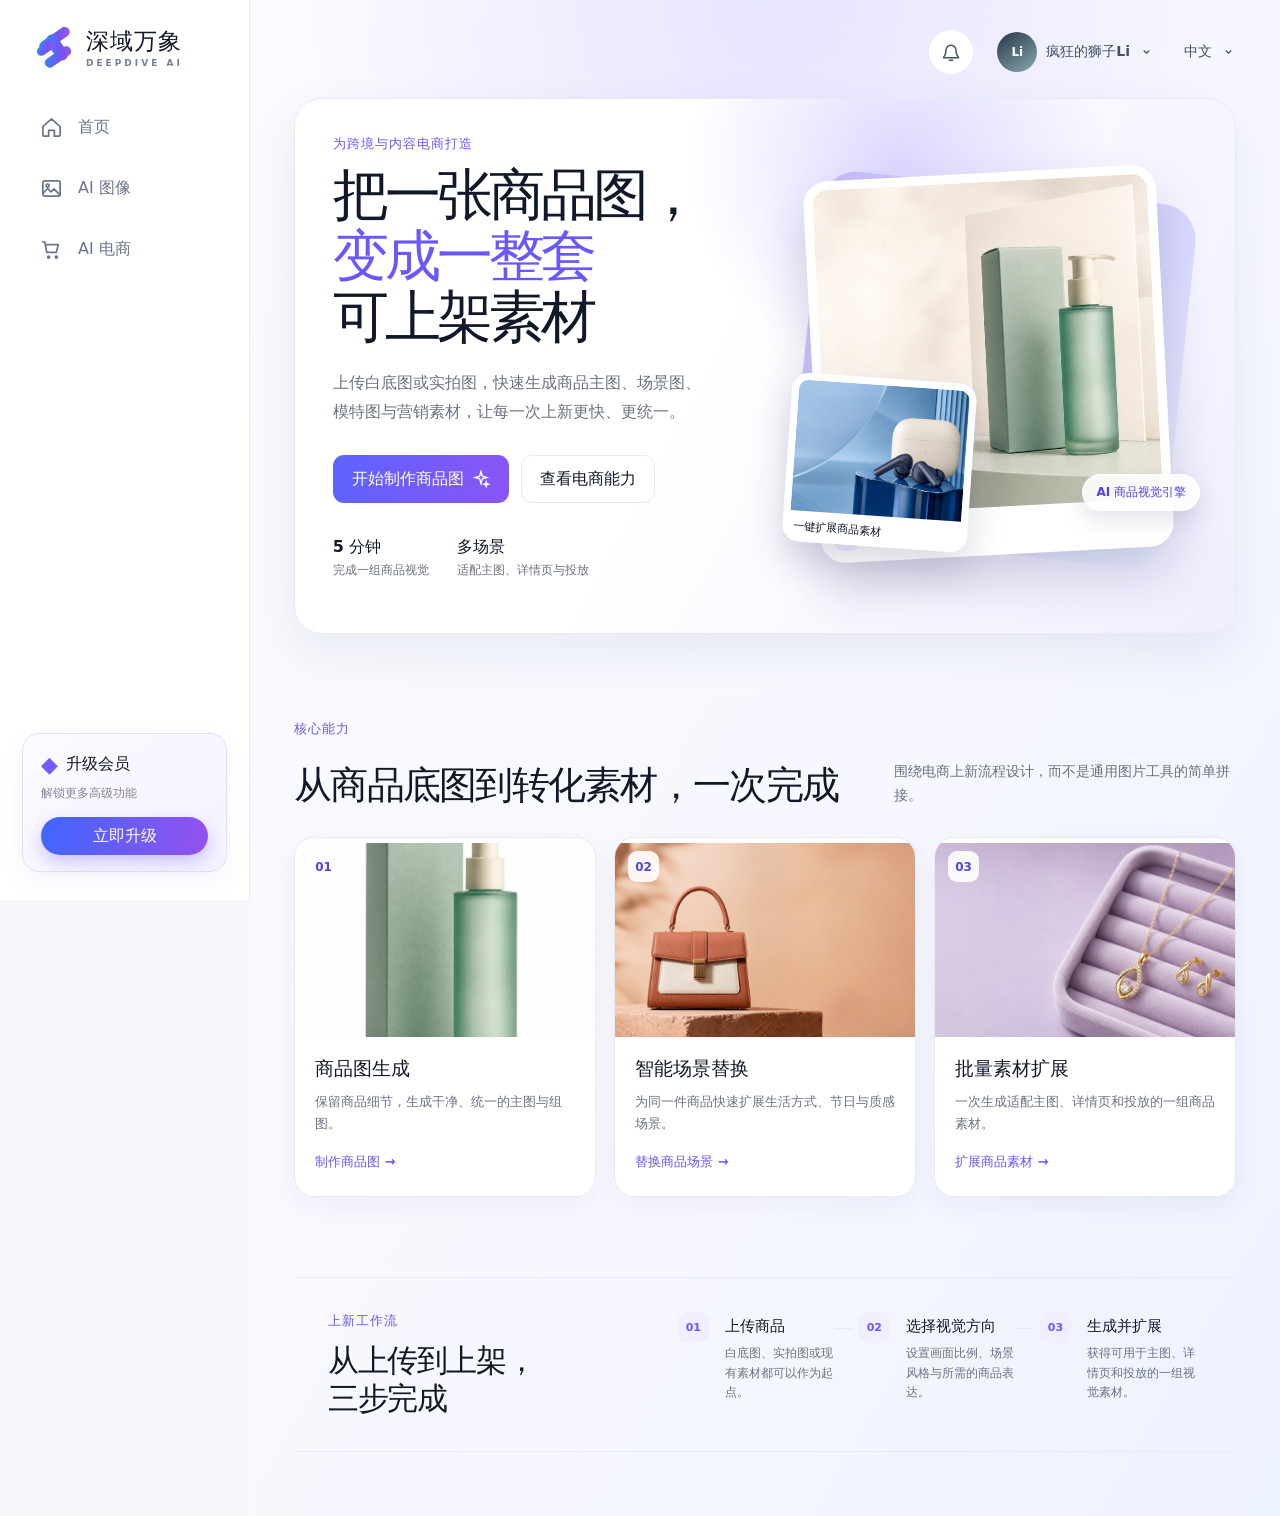
==== user/index.html @ bb548045 "初始化双端静态站点与 Pages 发布" ====
<!doctype html>
<html lang="zh-CN">
<head>
  <meta charset="UTF-8">
  <meta name="viewport" content="width=device-width, initial-scale=1.0">
  <meta name="description" content="深域万象 AI 图像编辑和视频生成平台本地交互原型">
  <title>深域万象 - AI 图像编辑和视频生成平台</title>
  <link rel="stylesheet" href="styles.css">
  <script src="app.js" defer></script>
</head>
<body>
  <div class="app-shell">
    <aside class="sidebar" aria-label="主导航">
      <button class="brand" type="button" data-route="home" aria-label="返回首页">
        <span class="brand-mark" aria-hidden="true"><i></i><i></i><i></i></span><span><b>深域万象</b><small>DEEPDIVE AI</small></span>
      </button>
      <nav class="side-nav">
        <button type="button" data-route="home" data-nav="home"><svg><use href="#i-home"/></svg>首页</button>
        <button type="button" data-route="image" data-nav="image"><svg><use href="#i-image"/></svg>AI 图像</button>
        <button type="button" data-route="commerce" data-nav="commerce"><svg><use href="#i-cart"/></svg>AI 电商</button>
      </nav>
      <section class="upgrade-card" aria-label="会员升级">
        <span class="gem" aria-hidden="true">◆</span><strong>升级会员</strong><p>解锁更多高级功能</p><button type="button" data-open-modal="membership">立即升级</button>
      </section>
    </aside>
    <button class="sidebar-backdrop" type="button" aria-label="关闭导航" data-close-sidebar></button>

    <main class="main-content">
      <header class="topbar">
        <button class="mobile-menu" type="button" aria-label="切换导航" data-toggle-sidebar><svg><use href="#i-menu"/></svg></button>
        <div class="topbar-spacer"></div>
        <button class="icon-button" type="button" aria-label="通知" data-open-modal="notifications"><svg><use href="#i-bell"/></svg></button>
        <button class="account" type="button" data-open-modal="account"><span class="avatar">Li</span><span>疯狂的狮子Li</span><svg><use href="#i-chevron"/></svg></button>
        <button class="language" type="button" data-open-modal="language">中文 <svg><use href="#i-chevron"/></svg></button>
      </header>

      <section class="view home-view commerce-home" data-view="home" aria-labelledby="commerce-home-title">
        <div class="commerce-hero">
          <div class="commerce-copy"><p class="commerce-kicker">为跨境与内容电商打造</p><h1 id="commerce-home-title">把一张商品图，<br><em>变成一整套</em><span class="headline-last">可上架素材</span></h1><p class="commerce-lede">上传白底图或实拍图，快速生成商品主图、场景图、模特图与营销素材，让每一次上新更快、更统一。</p><div class="commerce-actions"><button class="generate-button" type="button" data-open-tool="AI电商产品图">开始制作商品图 <svg><use href="#i-spark"/></svg></button><button class="secondary-action" type="button" data-route="commerce">查看电商能力</button></div><ul class="commerce-proof" aria-label="产品优势"><li><b>5 分钟</b><span>完成一组商品视觉</span></li><li><b>多场景</b><span>适配主图、详情页与投放</span></li></ul></div>
          <div class="commerce-visual" aria-label="商品图生成效果示例"><div class="visual-glow"></div><figure class="product-shot"><img src="assets/hero-commerce-suite.png" alt="AI 生成的电商商品展示图"><figcaption><span>01</span> 商品主图</figcaption></figure><figure class="product-float"><img src="assets/product-earbuds-blue.png" alt="耳机商品广告场景展示"><figcaption>一键扩展商品素材</figcaption></figure><div class="visual-tag">AI 商品视觉引擎</div></div>
        </div>
        <section class="commerce-section" aria-labelledby="feature-title"><div class="section-intro"><p>核心能力</p><h2 id="feature-title">从商品底图到转化素材，<span class="feature-title-last">一次完成</span></h2><span>围绕电商上新流程设计，而不是通用图片工具的简单拼接。</span></div><div class="feature-grid"><button class="commerce-feature" type="button" data-open-tool="AI电商产品图"><img src="assets/result-white-background.png" alt="商品白底图生成示例"><span>01</span><h3>商品图生成</h3><p>保留商品细节，生成干净、统一的主图与组图。</p><i>制作商品图 →</i></button><button class="commerce-feature" type="button" data-open-tool="背景替换"><img src="assets/product-handbag-peach.png" alt="包袋商品场景替换示例"><span>02</span><h3>智能场景替换</h3><p>为同一件商品快速扩展生活方式、节日与质感场景。</p><i>替换商品场景 →</i></button><button class="commerce-feature" type="button" data-open-tool="批量素材扩展"><img src="assets/product-jewelry-lilac.png" alt="珠宝商品成套素材展示示例"><span>03</span><h3>批量素材扩展</h3><p>一次生成适配主图、详情页和投放的一组商品素材。</p><i>扩展商品素材 →</i></button></div></section>
        <section class="workflow-section" aria-labelledby="workflow-title"><div><p>上新工作流</p><h2 id="workflow-title">从上传到上架，<span class="workflow-title-last">三步完成</span></h2></div><ol><li><span>01</span><h3>上传商品</h3><p>白底图、实拍图或现有素材都可以作为起点。</p></li><li><span>02</span><h3>选择视觉方向</h3><p>设置画面比例、场景风格与所需的商品表达。</p></li><li><span>03</span><h3>生成并扩展</h3><p>获得可用于主图、详情页和投放的一组视觉素材。</p></li></ol></section>
      </section>

      <section class="view catalog-view" data-view="image" hidden></section>
      <section class="view catalog-view" data-view="commerce" hidden></section>
      <section class="view simple-view" data-view="video" hidden></section>
      <section class="view simple-view" data-view="design" hidden></section>
      <section class="view simple-view" data-view="portrait" hidden></section>

      <section class="view studio-view" data-view="studio" hidden aria-labelledby="studio-title">
        <div class="studio-head"><button class="back-link" type="button" data-route="home"><svg><use href="#i-arrow"/></svg> 返回首页</button><p id="studio-crumb">AI 图像 / 创作工具</p><h1 id="studio-title">AI 图像生成</h1><p id="studio-intro">描述你的想法，生成可继续编辑的创意图像。</p></div>
        <div class="studio-layout">
          <aside class="studio-rail"><h2>创作模式</h2><button class="rail-active" type="button">图片创作</button><button type="button">参考图</button><button type="button">历史记录</button></aside>
          <section class="stage-panel"><div class="prompt-field"><label for="prompt-input">创作描述</label><textarea id="prompt-input" placeholder="例如：晨光中的极简护肤品广告，柔和阴影，高清商业摄影"></textarea><div class="prompt-actions"><button type="button" id="surprise-prompt">灵感示例</button><span>本地演示，不调用真实模型</span></div></div>
            <label class="upload-zone" id="upload-zone" for="reference-file"><input id="reference-file" type="file" accept="image/png,image/jpeg,image/webp" hidden><span class="upload-icon"><svg><use href="#i-upload"/></svg></span><strong>上传参考图片</strong><small>支持 PNG、JPG、WebP，最大 10 MB</small><img id="reference-preview" alt="已上传的参考图片预览" hidden></label>
            <div class="generate-row"><button class="generate-button" id="generate-button" type="button"><span>生成图片</span><svg><use href="#i-spark"/></svg></button><output id="generation-status" aria-live="polite">准备开始创作</output></div>
            <div class="result-preview" id="result-preview" hidden><img id="result-image" alt="生成结果预览"><div><strong>创作结果已准备好</strong><p>这是可交互 HTML 原型中的本地预览结果。</p><button type="button" data-open-modal="export">导出预览</button></div></div>
          </section>
          <aside class="settings-panel"><h2>生成设置</h2><label>画面比例<select id="ratio-select"><option>1:1 方形</option><option>4:5 竖版</option><option>16:9 横版</option></select></label><fieldset><legend>视觉风格</legend><label><input type="radio" name="style" checked> 写实摄影</label><label><input type="radio" name="style"> 3D 质感</label><label><input type="radio" name="style"> 插画艺术</label></fieldset><div class="credits"><span>◇</span><div><b>演示额度</b><small>生成不消耗真实积分</small></div></div></aside>
        </div>
      </section>
    </main>
  </div>

  <dialog id="app-modal" aria-labelledby="modal-title"><button class="modal-close" type="button" aria-label="关闭" data-close-modal>×</button><div id="modal-content"></div></dialog>
  <svg class="icon-sprite" aria-hidden="true"><symbol id="i-home" viewBox="0 0 24 24"><path d="m3 11 9-8 9 8v9a1 1 0 0 1-1 1h-5v-6H9v6H4a1 1 0 0 1-1-1z"/></symbol><symbol id="i-image" viewBox="0 0 24 24"><rect x="3" y="4" width="18" height="16" rx="2"/><circle cx="8" cy="9" r="1.6"/><path d="m3 17 5-5 3.5 3.5 3-3L21 19"/></symbol><symbol id="i-video" viewBox="0 0 24 24"><rect x="3" y="5" width="14" height="14" rx="2"/><path d="m17 10 4-2v8l-4-2z"/></symbol><symbol id="i-edit" viewBox="0 0 24 24"><path d="m4 20 4.5-1L19 8.5 15.5 5 5 15.5zM13.5 7l3.5 3.5"/></symbol><symbol id="i-user" viewBox="0 0 24 24"><circle cx="12" cy="8" r="3.5"/><path d="M4.5 20c.5-4 3.1-6 7.5-6s7 2 7.5 6"/></symbol><symbol id="i-cart" viewBox="0 0 24 24"><path d="M3 4h2l2 11h10l2-8H7"/><circle cx="9" cy="20" r="1"/><circle cx="17" cy="20" r="1"/></symbol><symbol id="i-bell" viewBox="0 0 24 24"><path d="M18 10a6 6 0 0 0-12 0c0 7-3 7-3 9h18c0-2-3-2-3-9M10 22h4"/></symbol><symbol id="i-chevron" viewBox="0 0 24 24"><path d="m8 10 4 4 4-4"/></symbol><symbol id="i-search" viewBox="0 0 24 24"><circle cx="11" cy="11" r="6"/><path d="m16 16 4 4"/></symbol><symbol id="i-menu" viewBox="0 0 24 24"><path d="M4 7h16M4 12h16M4 17h16"/></symbol><symbol id="i-upload" viewBox="0 0 24 24"><path d="M12 16V4m0 0L8 8m4-4 4 4M5 15v4a1 1 0 0 0 1 1h12a1 1 0 0 0 1-1v-4"/></symbol><symbol id="i-spark" viewBox="0 0 24 24"><path d="m12 2 1.8 6.2L20 10l-6.2 1.8L12 18l-1.8-6.2L4 10l6.2-1.8zM19 16l.7 2.3L22 19l-2.3.7L19 22l-.7-2.3L16 19l2.3-.7z"/></symbol><symbol id="i-arrow" viewBox="0 0 24 24"><path d="M19 12H5m6-6-6 6 6 6"/></symbol></svg>
</body>
</html>
---- user/styles.css ----
:root { --canvas:#f7f8fc; --surface:#fff; --surface-soft:#f2f3fa; --ink:#111827; --muted:#6b7280; --line:#e8eaf2; --accent:#6957ff; --accent-deep:#5144e8; --accent-soft:#f0eeff; --success:#1c9a68; --warning:#be7517; --shadow:0 12px 28px rgba(43,49,95,.10); --space-1:4px; --space-2:8px; --space-3:12px; --space-4:16px; --space-5:20px; --space-6:24px; --space-8:32px; font-family:"PingFang SC","Microsoft YaHei",Inter,system-ui,sans-serif; color:var(--ink); font-synthesis:none; }
* { box-sizing:border-box; }
html { background:var(--canvas); }
body { min-width:320px; min-height:100vh; margin:0; background:var(--canvas); }
button,input,textarea,select { font:inherit; }
button { cursor:pointer; }
button:focus-visible,input:focus-visible,textarea:focus-visible,select:focus-visible { outline:3px solid rgba(105,87,255,.35); outline-offset:2px; }
.app-shell { min-height:100vh; display:flex; }
.sidebar { position:sticky; top:0; z-index:20; flex:0 0 250px; width:250px; height:100vh; display:flex; flex-direction:column; padding:26px 22px 28px; border-right:1px solid var(--line); background:rgba(255,255,255,.92); }
.brand { display:flex; align-items:center; gap:10px; width:max-content; margin:0 0 34px 12px; padding:0; border:0; color:var(--ink); background:transparent; text-align:left; }
.brand-mark { width:42px; height:42px; display:grid; place-items:center; border-radius:14px 10px 14px 5px; background:linear-gradient(145deg,#4e85ff 15%,#7254ff 57%,#9757ef); color:#fff; font-size:25px; font-weight:800; font-style:italic; transform:rotate(-15deg); }
.brand b { display:block; font-size:23px; letter-spacing:1px; }.brand small { display:block; margin-top:1px; color:#75809a; font-size:9px; font-weight:700; letter-spacing:3px; }
.side-nav { display:grid; gap:10px; }.side-nav button { min-height:51px; display:flex; align-items:center; gap:15px; width:100%; padding:0 18px; border:0; border-radius:14px; color:#6a758d; background:transparent; font-size:16px; text-align:left; transition:color .2s,background .2s,transform .14s; }.side-nav button:hover { background:#f5f6fb; color:var(--ink); }.side-nav button:active { transform:scale(.99); }.side-nav button[aria-current="page"] { color:var(--accent); background:linear-gradient(100deg,#eeecff,#f6f6ff); font-weight:700; }.side-nav svg { width:23px; height:23px; fill:none; stroke:currentColor; stroke-width:1.8; stroke-linecap:round; stroke-linejoin:round; }
.upgrade-card { margin-top:auto; padding:18px 18px 16px; border:1px solid #e2ddff; border-radius:17px; background:linear-gradient(145deg,#fbfbff,#f4f1ff); box-shadow:0 10px 25px rgba(98,81,213,.06); }.gem { color:#715cff; font-size:22px; vertical-align:middle; }.upgrade-card strong { margin-left:8px; }.upgrade-card p { margin:8px 0 15px; color:#80889c; font-size:12px; }.upgrade-card button { width:100%; min-height:38px; border:0; border-radius:999px; color:white; background:linear-gradient(100deg,#3f66ff,#9551ee); font-weight:700; box-shadow:0 7px 16px rgba(92,77,238,.28); }
.main-content { min-width:0; flex:1; overflow:hidden; }.topbar { min-height:98px; display:flex; align-items:center; gap:18px; padding:22px 38px 16px; }.topbar-spacer { flex:1; }.icon-button,.language,.account,.mobile-menu { border:0; background:transparent; color:#445067; }.icon-button { width:44px; height:44px; display:grid; place-items:center; border-radius:50%; background:var(--surface); }.icon-button svg,.language svg,.account svg,.mobile-menu svg { width:20px; height:20px; fill:none; stroke:currentColor; stroke-width:1.8; stroke-linecap:round; stroke-linejoin:round; }.account,.language { display:flex; align-items:center; gap:9px; }.account { font-size:14px; font-weight:600; }.account svg,.language svg { width:15px; }.avatar { width:40px; height:40px; display:grid; place-items:center; overflow:hidden; border-radius:50%; background:linear-gradient(145deg,#263745,#88a9b1); color:#fff; font-size:12px; }.language { font-size:14px; }.mobile-menu { display:none; width:44px; height:44px; place-items:center; border-radius:12px; }
.view { max-width:1450px; margin:0 auto; padding:0 44px 44px; }.home-hero { min-height:120px; display:grid; align-content:center; justify-items:center; margin:-6px -44px 0; padding:12px 20px 25px; background:radial-gradient(circle at 50% 42%,rgba(111,87,255,.16),transparent 29%),radial-gradient(circle at 4% 0%,rgba(125,105,255,.19),transparent 25%),radial-gradient(circle at 94% 40%,rgba(119,156,255,.12),transparent 23%); }.home-hero h1 { margin:0; color:#17213b; font-size:clamp(32px,3.3vw,52px); letter-spacing:-2px; line-height:1.18; }.home-hero h1::first-letter { color:var(--accent); }.home-hero p { margin:8px 0 0; color:#6d7891; font-size:18px; }.content-section { margin-top:17px; }.content-section h2 { margin:0 0 15px; font-size:20px; }.hot-section h2 span { color:var(--accent); }.hot-row { display:grid; grid-template-columns:repeat(5,minmax(160px,1fr)); gap:15px; }.hot-card,.tool-card { position:relative; display:block; overflow:hidden; border:0; border-radius:13px; background:#e8e9f0; text-align:left; }.hot-card { height:154px; }.hot-card img,.tool-card img { width:100%; height:100%; display:block; object-fit:cover; transition:transform .24s cubic-bezier(.22,1,.36,1); }.hot-card::after,.tool-card::after { position:absolute; inset:35% 0 0; content:""; background:linear-gradient(transparent,rgba(9,12,25,.72)); pointer-events:none; }.hot-card span { position:absolute; z-index:1; bottom:14px; left:14px; color:#fff; font-size:16px; font-weight:700; }.hot-card:hover img,.tool-card:hover img { transform:scale(1.04); }.hot-card:hover,.tool-card:hover { box-shadow:var(--shadow); }.section-heading { display:flex; align-items:flex-end; justify-content:space-between; gap:20px; }.filter-tabs { display:flex; flex-wrap:wrap; gap:8px; }.filter-tabs button { min-height:33px; padding:0 14px; border:0; border-radius:999px; color:#737c92; background:transparent; font-size:14px; }.filter-tabs button.selected { color:#fff; background:linear-gradient(105deg,#5b65ff,#8c54f1); box-shadow:0 6px 14px rgba(98,80,238,.22); }.search-box { width:min(100%,235px); height:40px; display:flex; align-items:center; gap:9px; padding:0 13px; border:1px solid var(--line); border-radius:12px; background:var(--surface); }.search-box svg { width:18px; height:18px; fill:none; stroke:#748098; stroke-width:2; }.search-box input { min-width:0; width:100%; border:0; outline:0; color:var(--ink); background:transparent; font-size:13px; }.tool-grid { display:grid; grid-template-columns:repeat(6,minmax(110px,1fr)); gap:15px; margin-top:15px; }.tool-card { height:118px; border:1px solid rgba(232,234,242,.75); box-shadow:0 2px 8px rgba(56,65,114,.04); }.tool-card span { position:absolute; z-index:1; bottom:9px; left:11px; color:#fff; font-size:13px; font-weight:700; text-shadow:0 1px 4px rgba(0,0,0,.38); }.empty-state { padding:36px; color:var(--muted); text-align:center; }
.catalog-view { padding-top:6px; }.catalog-hero { padding:48px; border-radius:20px; background:radial-gradient(circle at 80% 0,#dcd8ff,transparent 35%),linear-gradient(130deg,#f3f1ff,#fff 62%); }.catalog-kicker,.studio-head p { margin:0 0 9px; color:var(--accent); font-size:13px; font-weight:700; }.catalog-hero h1 { max-width:680px; margin:0; font-size:clamp(30px,3vw,44px); line-height:1.2; letter-spacing:-1px; }.catalog-hero > p { max-width:680px; color:var(--muted); line-height:1.7; }.catalog-actions { display:flex; gap:10px; margin-top:24px; }.primary-action,.secondary-action { min-height:43px; padding:0 18px; border-radius:11px; font-weight:700; }.primary-action { border:0; color:#fff; background:var(--accent); }.secondary-action { border:1px solid var(--line); color:var(--ink); background:#fff; }.catalog-section { margin-top:32px; }.catalog-section h2 { font-size:23px; }.catalog-grid { display:grid; grid-template-columns:repeat(5,1fr); gap:16px; }.catalog-card { min-height:136px; padding:18px; border:1px solid var(--line); border-radius:16px; background:var(--surface); text-align:left; transition:transform .2s,box-shadow .2s; }.catalog-card:hover { transform:translateY(-2px); box-shadow:var(--shadow); }.catalog-card span { display:grid; place-items:center; width:35px; height:35px; border-radius:10px; color:var(--accent); background:var(--accent-soft); font-weight:800; }.catalog-card b { display:block; margin-top:17px; }.catalog-card small { display:block; margin-top:6px; color:var(--muted); }.gallery { columns:4 180px; column-gap:15px; }.gallery img { width:100%; margin:0 0 15px; border-radius:13px; break-inside:avoid; object-fit:cover; }
.simple-view { padding-top:50px; }.simple-card { max-width:760px; margin:auto; padding:60px 48px; border:1px solid var(--line); border-radius:22px; background:var(--surface); text-align:center; }.simple-card span { display:inline-grid; place-items:center; width:62px; height:62px; border-radius:18px; color:var(--accent); background:var(--accent-soft); font-size:27px; }.simple-card h1 { margin-bottom:10px; }.simple-card p { color:var(--muted); line-height:1.8; }
.studio-head { padding:10px 0 24px; }.back-link { display:flex; align-items:center; gap:7px; margin:0 0 24px; padding:0; border:0; color:var(--muted); background:transparent; }.back-link svg { width:17px; height:17px; fill:none; stroke:currentColor; stroke-width:2; }.studio-head h1 { margin:0 0 9px; font-size:35px; }.studio-head > p:last-child { color:var(--muted); font-weight:400; }.studio-layout { display:grid; grid-template-columns:190px minmax(360px,1fr) 270px; gap:18px; }.studio-rail,.stage-panel,.settings-panel { padding:20px; border:1px solid var(--line); border-radius:18px; background:var(--surface); }.studio-rail h2,.settings-panel h2 { margin:0 0 16px; font-size:16px; }.studio-rail button { width:100%; min-height:40px; margin-bottom:7px; border:0; border-radius:10px; color:var(--muted); background:transparent; text-align:left; }.studio-rail .rail-active { padding-left:12px; color:var(--accent); background:var(--accent-soft); font-weight:700; }.prompt-field label,.settings-panel > label { display:block; font-size:13px; font-weight:700; }.prompt-field textarea { width:100%; min-height:120px; resize:vertical; margin-top:9px; padding:12px; border:1px solid var(--line); border-radius:12px; background:#fbfbfe; line-height:1.55; }.prompt-actions { display:flex; justify-content:space-between; gap:12px; margin:9px 0 20px; color:var(--muted); font-size:12px; }.prompt-actions button { border:0; color:var(--accent); background:transparent; font-weight:700; }.upload-zone { position:relative; min-height:178px; display:grid; place-content:center; justify-items:center; overflow:hidden; border:1px dashed #cfc9ff; border-radius:15px; color:var(--muted); background:#faf9ff; text-align:center; }.upload-zone strong { margin-top:8px; color:var(--ink); }.upload-zone small { margin-top:5px; }.upload-icon { display:grid; place-items:center; width:38px; height:38px; border-radius:12px; color:var(--accent); background:var(--accent-soft); }.upload-icon svg { width:21px; height:21px; fill:none; stroke:currentColor; stroke-width:2; }.upload-zone img { position:absolute; inset:0; width:100%; height:100%; object-fit:cover; }.generate-row { display:flex; align-items:center; justify-content:space-between; gap:16px; margin-top:18px; }.generate-button { min-height:44px; display:flex; align-items:center; gap:8px; padding:0 19px; border:0; border-radius:11px; color:#fff; background:linear-gradient(100deg,#5d63ff,#8955f4); font-weight:700; }.generate-button[aria-busy="true"] { opacity:.65; pointer-events:none; }.generate-button svg { width:18px; height:18px; fill:none; stroke:currentColor; stroke-width:1.8; }.generate-row output { color:var(--muted); font-size:12px; }.result-preview { display:grid; grid-template-columns:150px 1fr; gap:16px; align-items:center; margin-top:20px; padding:12px; border:1px solid #cdebdc; border-radius:14px; background:#f5fffa; }.result-preview img { width:150px; height:105px; border-radius:9px; object-fit:cover; }.result-preview p { margin:5px 0 10px; color:var(--muted); font-size:13px; }.result-preview button { border:0; color:var(--success); background:transparent; font-weight:700; }.settings-panel select { width:100%; min-height:39px; margin-top:7px; padding:0 9px; border:1px solid var(--line); border-radius:10px; color:var(--ink); background:#fff; }.settings-panel fieldset { display:grid; gap:11px; margin:24px 0; padding:0; border:0; }.settings-panel legend { margin-bottom:11px; font-size:13px; font-weight:700; }.settings-panel fieldset label { color:var(--muted); font-size:13px; }.credits { display:flex; gap:10px; align-items:center; padding:12px; border-radius:12px; background:#fbfaff; }.credits > span { color:var(--accent); font-size:21px; }.credits b,.credits small { display:block; }.credits small { margin-top:3px; color:var(--muted); font-size:11px; }
dialog { width:min(440px,calc(100vw - 32px)); padding:28px; border:0; border-radius:18px; color:var(--ink); box-shadow:0 24px 70px rgba(18,24,53,.22); }.modal-close { position:absolute; top:10px; right:13px; width:32px; height:32px; border:0; border-radius:9px; color:var(--muted); background:transparent; font-size:24px; line-height:1; }.modal-title { margin:0 28px 10px 0; font-size:21px; }.modal-copy { color:var(--muted); line-height:1.7; }.modal-list { padding-left:20px; color:var(--muted); line-height:2; }dialog::backdrop { background:rgba(20,25,45,.34); backdrop-filter:blur(3px); }.icon-sprite { position:absolute; width:0; height:0; overflow:hidden; }
@media (max-width:1180px) { .hot-row { grid-template-columns:repeat(3,1fr); }.tool-grid { grid-template-columns:repeat(4,1fr); }.catalog-grid { grid-template-columns:repeat(3,1fr); }.studio-layout { grid-template-columns:160px minmax(300px,1fr); }.settings-panel { grid-column:2; }.gallery { columns:3 180px; } }
@media (max-width:820px) { .sidebar { position:fixed; left:0; transform:translateX(-100%); transition:transform .24s ease; box-shadow:var(--shadow); }.sidebar.is-open { transform:translateX(0); }.mobile-menu { display:grid; }.topbar { min-height:74px; padding:14px 18px; }.account > span:not(.avatar),.language { display:none; }.view { padding:0 18px 32px; }.home-hero { min-height:150px; margin:-4px -18px 0; }.home-hero h1 { max-width:580px; text-align:center; }.home-hero p { max-width:440px; font-size:14px; text-align:center; }.section-heading { align-items:flex-start; flex-direction:column; }.search-box { width:100%; }.hot-row { grid-auto-flow:column; grid-auto-columns:77%; grid-template-columns:none; overflow:auto; padding-bottom:6px; }.tool-grid { grid-template-columns:repeat(3,1fr); gap:11px; }.catalog-hero { padding:30px 22px; }.catalog-grid { grid-template-columns:repeat(2,1fr); }.studio-layout { grid-template-columns:1fr; }.studio-rail { display:flex; gap:8px; overflow:auto; }.studio-rail h2 { display:none; }.studio-rail button { min-width:112px; margin:0; text-align:center; }.settings-panel { grid-column:auto; }.gallery { columns:2 150px; } }
@media (max-width:520px) { .sidebar { width:260px; }.topbar { gap:9px; }.icon-button { width:40px; height:40px; }.avatar { width:35px; height:35px; }.home-hero h1 { font-size:33px; letter-spacing:-1px; }.hot-card { height:142px; }.tool-grid { grid-template-columns:repeat(2,1fr); }.tool-card { height:112px; }.filter-tabs { gap:3px; }.filter-tabs button { padding:0 10px; font-size:13px; }.catalog-actions { flex-direction:column; }.catalog-grid { grid-template-columns:1fr; }.result-preview { grid-template-columns:1fr; }.result-preview img { width:100%; height:155px; } }
@media (prefers-reduced-motion:reduce) { *,*::before,*::after { transition-duration:1ms!important; animation-duration:1ms!important; } }

.brand-mark { position:relative; overflow:hidden; border-radius:0; background:transparent; transform:none; }
.brand-mark::before,.brand-mark::after,.brand-mark i { position:absolute; display:block; content:""; border-radius:999px; background:linear-gradient(135deg,#3385ff,#7852ef 63%,#a35af1); transform:rotate(-35deg); }
.brand-mark::before { width:35px; height:10px; top:8px; left:3px; }.brand-mark::after { width:30px; height:10px; top:26px; left:9px; }.brand-mark i:nth-child(1) { width:12px; height:29px; top:7px; left:17px; }.brand-mark i:nth-child(2) { width:19px; height:9px; top:18px; left:2px; }.brand-mark i:nth-child(3) { display:none; }
.main-content { background:radial-gradient(ellipse 65% 48% at 51% 0%,rgba(210,205,255,.48),transparent 70%),linear-gradient(120deg,#fafbff 0%,#f7f8ff 56%,#edf2ff 100%); }
.topbar { position:relative; z-index:1; background:transparent; }.home-hero { background:radial-gradient(circle at 50% 42%,rgba(111,87,255,.16),transparent 29%),radial-gradient(circle at 4% 0%,rgba(125,105,255,.19),transparent 25%),radial-gradient(circle at 94% 40%,rgba(119,156,255,.12),transparent 23%); }
.hot-card .hot-copy { bottom:13px; left:14px; display:grid; gap:3px; }.hot-copy b { color:#fff; font-size:16px; }.hot-copy small { color:rgba(255,255,255,.88); font-size:12px; font-weight:500; }.hot-action { position:absolute; right:13px; bottom:14px; z-index:2; display:grid; width:42px; height:42px; place-items:center; border-radius:50%; color:var(--accent); background:rgba(255,255,255,.96); font-size:21px; font-style:normal; box-shadow:0 5px 13px rgba(0,0,0,.12); }
.tool-card { display:grid; grid-template-rows:minmax(0,1fr) 30px; height:120px; background:#fff; }.tool-card img { height:100%; }.tool-card::after { display:none; }.tool-card span { position:static; display:flex; align-items:center; padding:0 11px; color:#1e2639; background:#fff; font-size:13px; text-shadow:none; }
.sidebar-backdrop { display:none; }
@media (max-width:820px) { .sidebar-backdrop { position:fixed; inset:0; z-index:19; border:0; background:rgba(20,25,45,.34); }.nav-open .sidebar-backdrop { display:block; }.nav-open { overflow:hidden; } }

.commerce-home { padding-bottom:64px; }.commerce-hero { position:relative; display:grid; grid-template-columns:minmax(0,1.02fr) minmax(410px,.98fr); gap:clamp(34px,6vw,92px); align-items:center; min-height:520px; padding:36px 4% 54px; overflow:hidden; border:1px solid var(--line); border-radius:28px; background:linear-gradient(118deg,var(--surface) 0%,var(--surface) 44%,var(--accent-soft) 100%); box-shadow:0 18px 48px rgba(43,49,95,.08); }.commerce-hero::before { position:absolute; top:-150px; right:13%; width:430px; height:430px; border-radius:50%; background:radial-gradient(circle,rgba(105,87,255,.22),rgba(105,87,255,0) 69%); content:""; pointer-events:none; }.commerce-copy,.commerce-visual { position:relative; z-index:1; }.commerce-kicker,.section-intro > p,.workflow-section > div > p { margin:0 0 12px; color:var(--accent); font-size:13px; font-weight:800; letter-spacing:.08em; }.commerce-copy h1 { max-width:620px; margin:0; color:var(--ink); font-size:clamp(38px,4.4vw,66px); line-height:1.08; letter-spacing:-.07em; }.commerce-copy h1 em { color:var(--accent); font-style:normal; }.commerce-lede { max-width:580px; margin:22px 0 0; color:var(--muted); font-size:16px; line-height:1.8; }.commerce-actions { display:flex; flex-wrap:wrap; gap:12px; margin-top:28px; }.commerce-actions .generate-button { min-height:48px; }.commerce-proof { display:flex; gap:28px; margin:34px 0 0; padding:0; list-style:none; }.commerce-proof li { display:grid; gap:4px; }.commerce-proof b { color:var(--ink); font-size:16px; }.commerce-proof span { color:var(--muted); font-size:12px; }.commerce-visual { min-height:405px; }.visual-glow { position:absolute; inset:8% 4% 2%; border-radius:36px; background:linear-gradient(135deg,#c5bdff,#edf2ff); transform:rotate(6deg); }.product-shot { position:absolute; z-index:2; top:18px; right:8%; width:min(86%,405px); margin:0; overflow:hidden; border:9px solid var(--surface); border-radius:24px; background:var(--surface); box-shadow:0 26px 50px rgba(47,43,102,.2); transform:rotate(-3deg); }.product-shot img { display:block; width:100%; aspect-ratio:1.03; object-fit:cover; }.product-shot figcaption { display:flex; align-items:center; gap:9px; padding:12px 5px 3px; color:var(--ink); font-size:13px; font-weight:800; }.product-shot figcaption span { display:grid; width:24px; height:24px; place-items:center; border-radius:7px; color:var(--accent); background:var(--accent-soft); font-size:11px; }.product-float { position:absolute; z-index:3; bottom:12px; left:0; width:45%; margin:0; overflow:hidden; border:7px solid var(--surface); border-radius:17px; background:var(--surface); box-shadow:0 17px 36px rgba(47,43,102,.18); transform:rotate(4deg); }.product-float img { display:block; width:100%; aspect-ratio:1.3; object-fit:cover; }.product-float figcaption { padding:8px 4px 1px; color:var(--ink); font-size:11px; font-weight:700; }.visual-tag { position:absolute; z-index:4; right:-3px; bottom:49px; padding:9px 13px; border:1px solid rgba(255,255,255,.9); border-radius:999px; color:var(--accent-deep); background:rgba(255,255,255,.88); box-shadow:0 10px 22px rgba(47,43,102,.12); font-size:12px; font-weight:800; }.commerce-section { margin-top:86px; }.section-intro { display:grid; grid-template-columns:minmax(0,1fr) minmax(230px,.62fr); gap:12px 48px; align-items:end; }.section-intro > p,.section-intro h2 { grid-column:1; }.section-intro h2 { margin:0; color:var(--ink); font-size:clamp(28px,3vw,40px); line-height:1.18; letter-spacing:-.045em; }.section-intro > span { grid-column:2; grid-row:1 / span 2; align-self:end; color:var(--muted); font-size:14px; line-height:1.7; }.feature-grid { display:grid; grid-template-columns:repeat(3,1fr); gap:18px; margin-top:30px; }.commerce-feature { position:relative; min-height:360px; overflow:hidden; padding:0 20px 20px; border:1px solid var(--line); border-radius:20px; color:var(--ink); background:var(--surface); box-shadow:0 8px 23px rgba(43,49,95,.05); text-align:left; transition:transform .24s cubic-bezier(.22,1,.36,1),box-shadow .24s; }.commerce-feature:hover { transform:translateY(-4px); box-shadow:var(--shadow); }.commerce-feature img { width:calc(100% + 40px); height:194px; display:block; margin:0 -20px 19px; object-fit:cover; }.commerce-feature > span { position:absolute; top:13px; left:13px; display:grid; width:31px; height:31px; place-items:center; border-radius:9px; color:var(--accent-deep); background:rgba(255,255,255,.9); font-size:12px; font-weight:800; }.commerce-feature h3 { margin:0; font-size:19px; }.commerce-feature p { min-height:46px; margin:9px 0 14px; color:var(--muted); font-size:13px; line-height:1.65; }.commerce-feature i { color:var(--accent); font-size:13px; font-style:normal; font-weight:800; }.workflow-section { display:grid; grid-template-columns:minmax(215px,.72fr) minmax(0,1.28fr); gap:55px; align-items:start; margin-top:80px; padding:34px; border-top:1px solid var(--line); border-bottom:1px solid var(--line); }.workflow-section h2 { margin:0; font-size:31px; line-height:1.2; letter-spacing:-.045em; }.workflow-section ol { display:grid; grid-template-columns:repeat(3,1fr); gap:19px; margin:0; padding:0; list-style:none; }.workflow-section li { position:relative; padding-left:47px; }.workflow-section li:not(:last-child)::after { position:absolute; top:16px; right:-12px; width:17px; height:1px; background:var(--line); content:""; }.workflow-section li > span { position:absolute; top:0; left:0; display:grid; width:31px; height:31px; place-items:center; border-radius:9px; color:var(--accent); background:var(--accent-soft); font-size:11px; font-weight:800; }.workflow-section h3 { margin:5px 0 8px; font-size:15px; }.workflow-section li p { margin:0; color:var(--muted); font-size:12px; line-height:1.6; }
@media (max-width:1180px) { .commerce-hero { grid-template-columns:1fr 430px; gap:28px; }.commerce-copy h1 { font-size:clamp(38px,4vw,54px); }.workflow-section { grid-template-columns:1fr; gap:30px; } }
@media (max-width:1180px) { .commerce-hero { grid-template-columns:1fr; gap:22px; min-height:auto; padding:32px 24px 28px; }.commerce-visual { min-height:355px; max-width:520px; width:100%; margin:auto; }.commerce-section { margin-top:58px; }.section-intro { grid-template-columns:1fr; }.section-intro > span { grid-column:1; grid-row:auto; }.feature-grid { grid-template-columns:1fr; }.commerce-feature { min-height:0; }.commerce-feature img { height:210px; }.workflow-section { grid-template-columns:1fr; margin-top:58px; padding:28px 0; }.workflow-section ol { gap:24px; } }
@media (max-width:520px) { .commerce-home { padding-bottom:36px; }.commerce-copy h1 { font-size:40px; }.commerce-lede { font-size:14px; }.commerce-actions > * { width:100%; justify-content:center; }.commerce-proof { gap:15px; }.commerce-visual { min-height:345px; }.product-shot { top:7px; right:0; width:87%; border-width:6px; border-radius:18px; }.product-float { bottom:2px; width:49%; border-width:5px; }.visual-tag { right:0; bottom:38px; font-size:10px; }.workflow-section ol { grid-template-columns:1fr; }.workflow-section li:not(:last-child)::after { top:auto; bottom:-13px; left:15px; width:1px; height:8px; }.workflow-section li { min-height:50px; }.commerce-section { margin-top:44px; } }
.commerce-copy .headline-last,.section-intro .feature-title-last,.workflow-title-last { white-space:nowrap; }
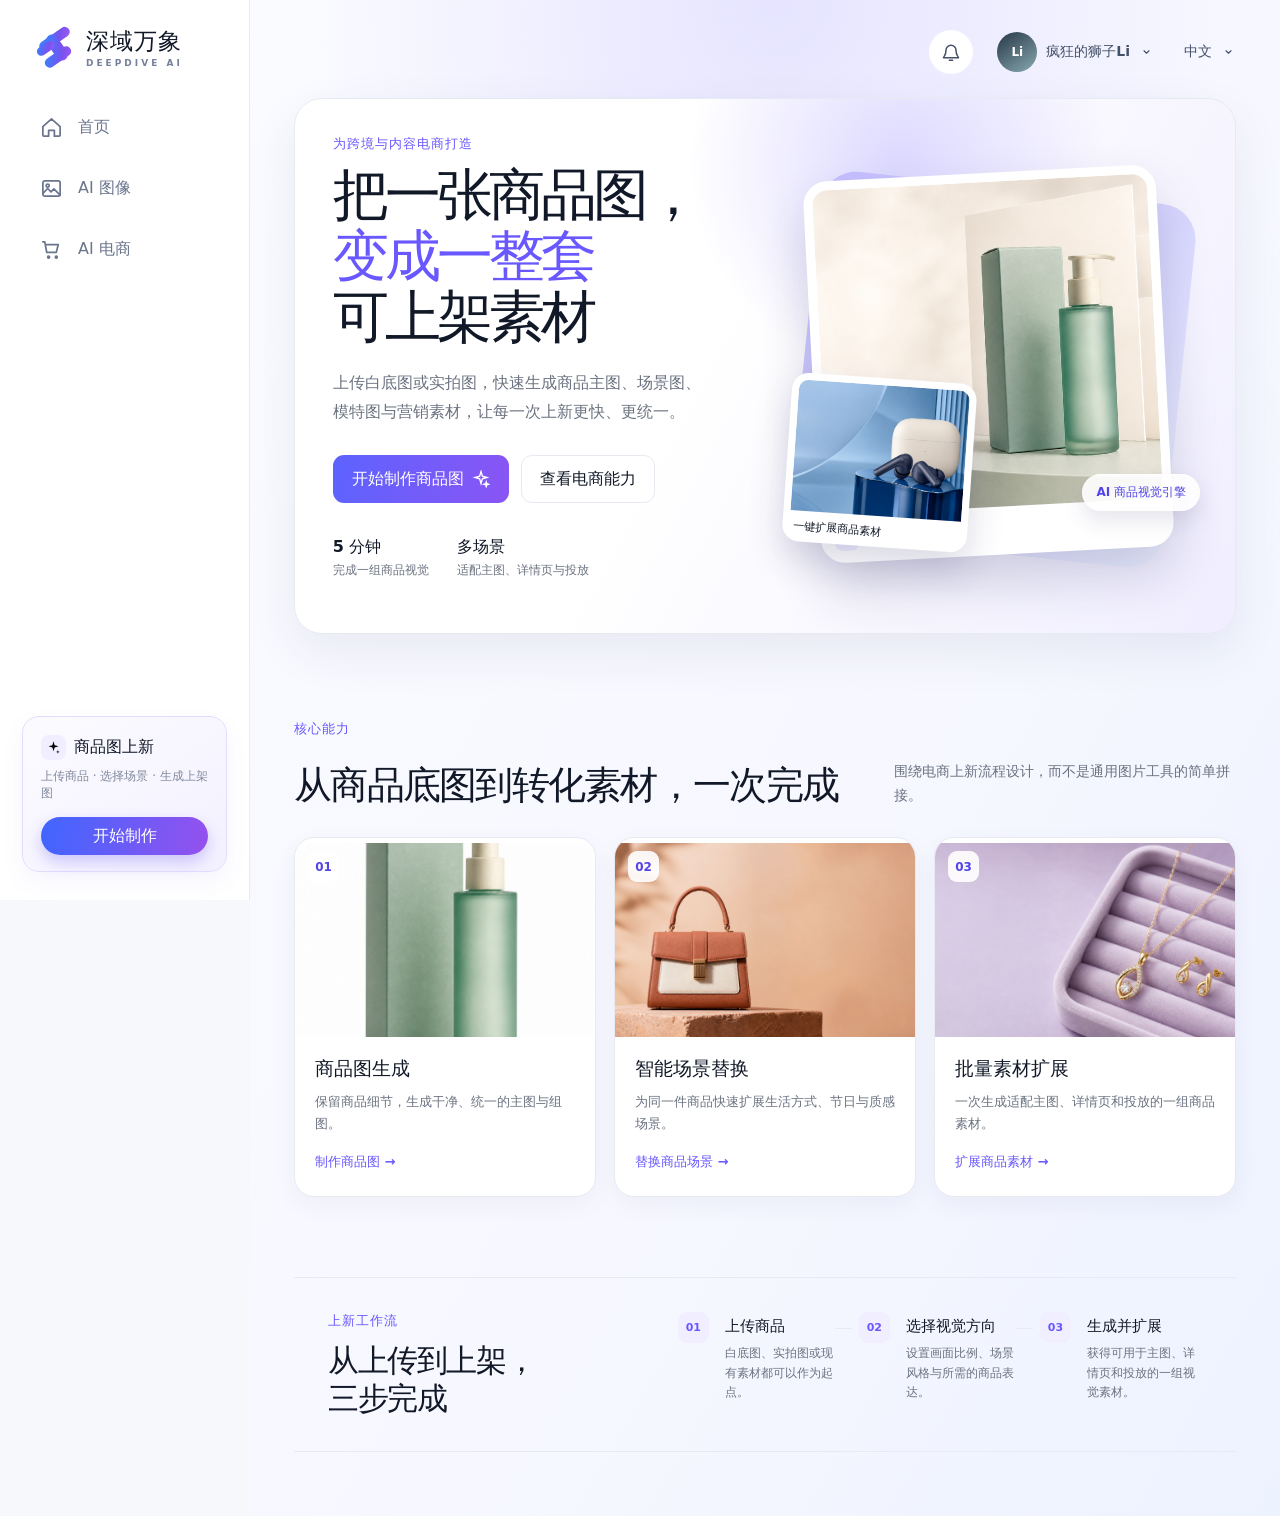
==== commit 4b1c91dd: "优化电商上新案例与快捷入口" ====
--- a/user/index.html
+++ b/user/index.html
@@ -19,8 +19,8 @@
         <button type="button" data-route="image" data-nav="image"><svg><use href="#i-image"/></svg>AI 图像</button>
         <button type="button" data-route="commerce" data-nav="commerce"><svg><use href="#i-cart"/></svg>AI 电商</button>
       </nav>
-      <section class="upgrade-card" aria-label="会员升级">
-        <span class="gem" aria-hidden="true">◆</span><strong>升级会员</strong><p>解锁更多高级功能</p><button type="button" data-open-modal="membership">立即升级</button>
+      <section class="workflow-card" aria-label="商品图上新流程">
+        <span class="workflow-icon" aria-hidden="true"><svg><use href="#i-spark"/></svg></span><strong>商品图上新</strong><p>上传商品 · 选择场景 · 生成上架图</p><button type="button" data-open-tool="AI电商产品图">开始制作</button>
       </section>
     </aside>
     <button class="sidebar-backdrop" type="button" aria-label="关闭导航" data-close-sidebar></button>
--- a/user/styles.css
+++ b/user/styles.css
@@ -11,7 +11,7 @@
 .brand-mark { width:42px; height:42px; display:grid; place-items:center; border-radius:14px 10px 14px 5px; background:linear-gradient(145deg,#4e85ff 15%,#7254ff 57%,#9757ef); color:#fff; font-size:25px; font-weight:800; font-style:italic; transform:rotate(-15deg); }
 .brand b { display:block; font-size:23px; letter-spacing:1px; }.brand small { display:block; margin-top:1px; color:#75809a; font-size:9px; font-weight:700; letter-spacing:3px; }
 .side-nav { display:grid; gap:10px; }.side-nav button { min-height:51px; display:flex; align-items:center; gap:15px; width:100%; padding:0 18px; border:0; border-radius:14px; color:#6a758d; background:transparent; font-size:16px; text-align:left; transition:color .2s,background .2s,transform .14s; }.side-nav button:hover { background:#f5f6fb; color:var(--ink); }.side-nav button:active { transform:scale(.99); }.side-nav button[aria-current="page"] { color:var(--accent); background:linear-gradient(100deg,#eeecff,#f6f6ff); font-weight:700; }.side-nav svg { width:23px; height:23px; fill:none; stroke:currentColor; stroke-width:1.8; stroke-linecap:round; stroke-linejoin:round; }
-.upgrade-card { margin-top:auto; padding:18px 18px 16px; border:1px solid #e2ddff; border-radius:17px; background:linear-gradient(145deg,#fbfbff,#f4f1ff); box-shadow:0 10px 25px rgba(98,81,213,.06); }.gem { color:#715cff; font-size:22px; vertical-align:middle; }.upgrade-card strong { margin-left:8px; }.upgrade-card p { margin:8px 0 15px; color:#80889c; font-size:12px; }.upgrade-card button { width:100%; min-height:38px; border:0; border-radius:999px; color:white; background:linear-gradient(100deg,#3f66ff,#9551ee); font-weight:700; box-shadow:0 7px 16px rgba(92,77,238,.28); }
+.workflow-card { margin-top:auto; padding:18px 18px 16px; border:1px solid #e2ddff; border-radius:17px; background:linear-gradient(145deg,#fbfbff,#f4f1ff); box-shadow:0 10px 25px rgba(98,81,213,.06); }.workflow-icon { display:inline-grid; width:25px; height:25px; place-items:center; border-radius:8px; color:var(--accent); background:var(--accent-soft); vertical-align:middle; }.workflow-icon svg { width:15px; height:15px; }.workflow-card strong { margin-left:8px; }.workflow-card p { margin:8px 0 15px; color:#80889c; font-size:12px; }.workflow-card button { width:100%; min-height:38px; border:0; border-radius:999px; color:white; background:linear-gradient(100deg,#3f66ff,#9551ee); font-weight:700; box-shadow:0 7px 16px rgba(92,77,238,.28); }
 .main-content { min-width:0; flex:1; overflow:hidden; }.topbar { min-height:98px; display:flex; align-items:center; gap:18px; padding:22px 38px 16px; }.topbar-spacer { flex:1; }.icon-button,.language,.account,.mobile-menu { border:0; background:transparent; color:#445067; }.icon-button { width:44px; height:44px; display:grid; place-items:center; border-radius:50%; background:var(--surface); }.icon-button svg,.language svg,.account svg,.mobile-menu svg { width:20px; height:20px; fill:none; stroke:currentColor; stroke-width:1.8; stroke-linecap:round; stroke-linejoin:round; }.account,.language { display:flex; align-items:center; gap:9px; }.account { font-size:14px; font-weight:600; }.account svg,.language svg { width:15px; }.avatar { width:40px; height:40px; display:grid; place-items:center; overflow:hidden; border-radius:50%; background:linear-gradient(145deg,#263745,#88a9b1); color:#fff; font-size:12px; }.language { font-size:14px; }.mobile-menu { display:none; width:44px; height:44px; place-items:center; border-radius:12px; }
 .view { max-width:1450px; margin:0 auto; padding:0 44px 44px; }.home-hero { min-height:120px; display:grid; align-content:center; justify-items:center; margin:-6px -44px 0; padding:12px 20px 25px; background:radial-gradient(circle at 50% 42%,rgba(111,87,255,.16),transparent 29%),radial-gradient(circle at 4% 0%,rgba(125,105,255,.19),transparent 25%),radial-gradient(circle at 94% 40%,rgba(119,156,255,.12),transparent 23%); }.home-hero h1 { margin:0; color:#17213b; font-size:clamp(32px,3.3vw,52px); letter-spacing:-2px; line-height:1.18; }.home-hero h1::first-letter { color:var(--accent); }.home-hero p { margin:8px 0 0; color:#6d7891; font-size:18px; }.content-section { margin-top:17px; }.content-section h2 { margin:0 0 15px; font-size:20px; }.hot-section h2 span { color:var(--accent); }.hot-row { display:grid; grid-template-columns:repeat(5,minmax(160px,1fr)); gap:15px; }.hot-card,.tool-card { position:relative; display:block; overflow:hidden; border:0; border-radius:13px; background:#e8e9f0; text-align:left; }.hot-card { height:154px; }.hot-card img,.tool-card img { width:100%; height:100%; display:block; object-fit:cover; transition:transform .24s cubic-bezier(.22,1,.36,1); }.hot-card::after,.tool-card::after { position:absolute; inset:35% 0 0; content:""; background:linear-gradient(transparent,rgba(9,12,25,.72)); pointer-events:none; }.hot-card span { position:absolute; z-index:1; bottom:14px; left:14px; color:#fff; font-size:16px; font-weight:700; }.hot-card:hover img,.tool-card:hover img { transform:scale(1.04); }.hot-card:hover,.tool-card:hover { box-shadow:var(--shadow); }.section-heading { display:flex; align-items:flex-end; justify-content:space-between; gap:20px; }.filter-tabs { display:flex; flex-wrap:wrap; gap:8px; }.filter-tabs button { min-height:33px; padding:0 14px; border:0; border-radius:999px; color:#737c92; background:transparent; font-size:14px; }.filter-tabs button.selected { color:#fff; background:linear-gradient(105deg,#5b65ff,#8c54f1); box-shadow:0 6px 14px rgba(98,80,238,.22); }.search-box { width:min(100%,235px); height:40px; display:flex; align-items:center; gap:9px; padding:0 13px; border:1px solid var(--line); border-radius:12px; background:var(--surface); }.search-box svg { width:18px; height:18px; fill:none; stroke:#748098; stroke-width:2; }.search-box input { min-width:0; width:100%; border:0; outline:0; color:var(--ink); background:transparent; font-size:13px; }.tool-grid { display:grid; grid-template-columns:repeat(6,minmax(110px,1fr)); gap:15px; margin-top:15px; }.tool-card { height:118px; border:1px solid rgba(232,234,242,.75); box-shadow:0 2px 8px rgba(56,65,114,.04); }.tool-card span { position:absolute; z-index:1; bottom:9px; left:11px; color:#fff; font-size:13px; font-weight:700; text-shadow:0 1px 4px rgba(0,0,0,.38); }.empty-state { padding:36px; color:var(--muted); text-align:center; }
 .catalog-view { padding-top:6px; }.catalog-hero { padding:48px; border-radius:20px; background:radial-gradient(circle at 80% 0,#dcd8ff,transparent 35%),linear-gradient(130deg,#f3f1ff,#fff 62%); }.catalog-kicker,.studio-head p { margin:0 0 9px; color:var(--accent); font-size:13px; font-weight:700; }.catalog-hero h1 { max-width:680px; margin:0; font-size:clamp(30px,3vw,44px); line-height:1.2; letter-spacing:-1px; }.catalog-hero > p { max-width:680px; color:var(--muted); line-height:1.7; }.catalog-actions { display:flex; gap:10px; margin-top:24px; }.primary-action,.secondary-action { min-height:43px; padding:0 18px; border-radius:11px; font-weight:700; }.primary-action { border:0; color:#fff; background:var(--accent); }.secondary-action { border:1px solid var(--line); color:var(--ink); background:#fff; }.catalog-section { margin-top:32px; }.catalog-section h2 { font-size:23px; }.catalog-grid { display:grid; grid-template-columns:repeat(5,1fr); gap:16px; }.catalog-card { min-height:136px; padding:18px; border:1px solid var(--line); border-radius:16px; background:var(--surface); text-align:left; transition:transform .2s,box-shadow .2s; }.catalog-card:hover { transform:translateY(-2px); box-shadow:var(--shadow); }.catalog-card span { display:grid; place-items:center; width:35px; height:35px; border-radius:10px; color:var(--accent); background:var(--accent-soft); font-weight:800; }.catalog-card b { display:block; margin-top:17px; }.catalog-card small { display:block; margin-top:6px; color:var(--muted); }.gallery { columns:4 180px; column-gap:15px; }.gallery img { width:100%; margin:0 0 15px; border-radius:13px; break-inside:avoid; object-fit:cover; }
@@ -38,3 +38,6 @@
 @media (max-width:1180px) { .commerce-hero { grid-template-columns:1fr; gap:22px; min-height:auto; padding:32px 24px 28px; }.commerce-visual { min-height:355px; max-width:520px; width:100%; margin:auto; }.commerce-section { margin-top:58px; }.section-intro { grid-template-columns:1fr; }.section-intro > span { grid-column:1; grid-row:auto; }.feature-grid { grid-template-columns:1fr; }.commerce-feature { min-height:0; }.commerce-feature img { height:210px; }.workflow-section { grid-template-columns:1fr; margin-top:58px; padding:28px 0; }.workflow-section ol { gap:24px; } }
 @media (max-width:520px) { .commerce-home { padding-bottom:36px; }.commerce-copy h1 { font-size:40px; }.commerce-lede { font-size:14px; }.commerce-actions > * { width:100%; justify-content:center; }.commerce-proof { gap:15px; }.commerce-visual { min-height:345px; }.product-shot { top:7px; right:0; width:87%; border-width:6px; border-radius:18px; }.product-float { bottom:2px; width:49%; border-width:5px; }.visual-tag { right:0; bottom:38px; font-size:10px; }.workflow-section ol { grid-template-columns:1fr; }.workflow-section li:not(:last-child)::after { top:auto; bottom:-13px; left:15px; width:1px; height:8px; }.workflow-section li { min-height:50px; }.commerce-section { margin-top:44px; } }
 .commerce-copy .headline-last,.section-intro .feature-title-last,.workflow-title-last { white-space:nowrap; }
+.case-section { margin-top:54px; }.case-heading { display:flex; align-items:end; justify-content:space-between; gap:28px; margin-bottom:20px; }.case-heading p { margin:0 0 8px; color:var(--accent); font-size:12px; font-weight:800; letter-spacing:.08em; }.case-heading h2 { margin:0; font-size:clamp(27px,2.6vw,36px); letter-spacing:-.045em; }.case-heading > span { max-width:330px; color:var(--muted); font-size:14px; line-height:1.7; text-align:right; }.case-grid { display:grid; grid-template-columns:repeat(12,minmax(0,1fr)); gap:18px; }.case-card { display:grid; min-width:0; grid-template-rows:minmax(0,1fr) auto; overflow:hidden; border:1px solid var(--line); border-radius:20px; color:var(--ink); background:var(--surface); box-shadow:0 8px 23px rgba(43,49,95,.05); text-align:left; transition:transform .24s cubic-bezier(.22,1,.36,1),box-shadow .24s; }.case-card--wide { grid-column:span 7; }.case-card--compact { grid-column:span 5; }.case-card:hover { transform:translateY(-4px); box-shadow:var(--shadow); }.case-card:active { transform:translateY(-1px) scale(.99); }.case-media { position:relative; display:block; overflow:hidden; min-height:224px; background:var(--surface-soft); }.case-media img { width:100%; height:100%; display:block; object-fit:cover; transition:transform .35s cubic-bezier(.22,1,.36,1); }.case-card:hover .case-media img { transform:scale(1.045); }.case-media::after { position:absolute; inset:45% 0 0; background:linear-gradient(transparent,rgba(17,24,39,.58)); content:""; pointer-events:none; }.case-media i,.case-media b { position:absolute; z-index:1; color:var(--surface); font-style:normal; }.case-media i { top:14px; left:14px; padding:6px 8px; border-radius:7px; background:rgba(17,24,39,.42); font-size:11px; font-weight:700; }.case-media b { right:16px; bottom:13px; font-size:15px; }.case-copy { display:grid; gap:7px; padding:17px 19px 18px; }.case-copy small { color:var(--accent); font-size:12px; font-weight:800; letter-spacing:.05em; }.case-copy strong { font-size:18px; line-height:1.38; letter-spacing:-.025em; text-wrap:pretty; }.case-copy em { color:var(--muted); font-size:12px; font-style:normal; }.case-copy > span { display:flex; align-items:center; gap:7px; margin-top:3px; color:var(--ink); font-size:12px; font-weight:800; }.case-copy > span b { color:var(--accent); font-size:16px; line-height:1; transition:transform .2s; }.case-card:hover .case-copy > span b { transform:translateX(3px); }
+@media (max-width:820px) { .case-section { margin-top:42px; }.case-heading { display:grid; gap:8px; align-items:start; }.case-heading > span { max-width:560px; text-align:left; }.case-grid { grid-template-columns:1fr 1fr; gap:13px; }.case-card--wide,.case-card--compact { grid-column:auto; }.case-media { min-height:180px; }.case-copy { padding:14px; }.case-copy strong { font-size:16px; }.case-copy em { line-height:1.5; } }
+@media (max-width:520px) { .case-grid { grid-template-columns:1fr; }.case-media { min-height:205px; }.case-copy strong { font-size:17px; }.case-heading h2 { font-size:29px; } }
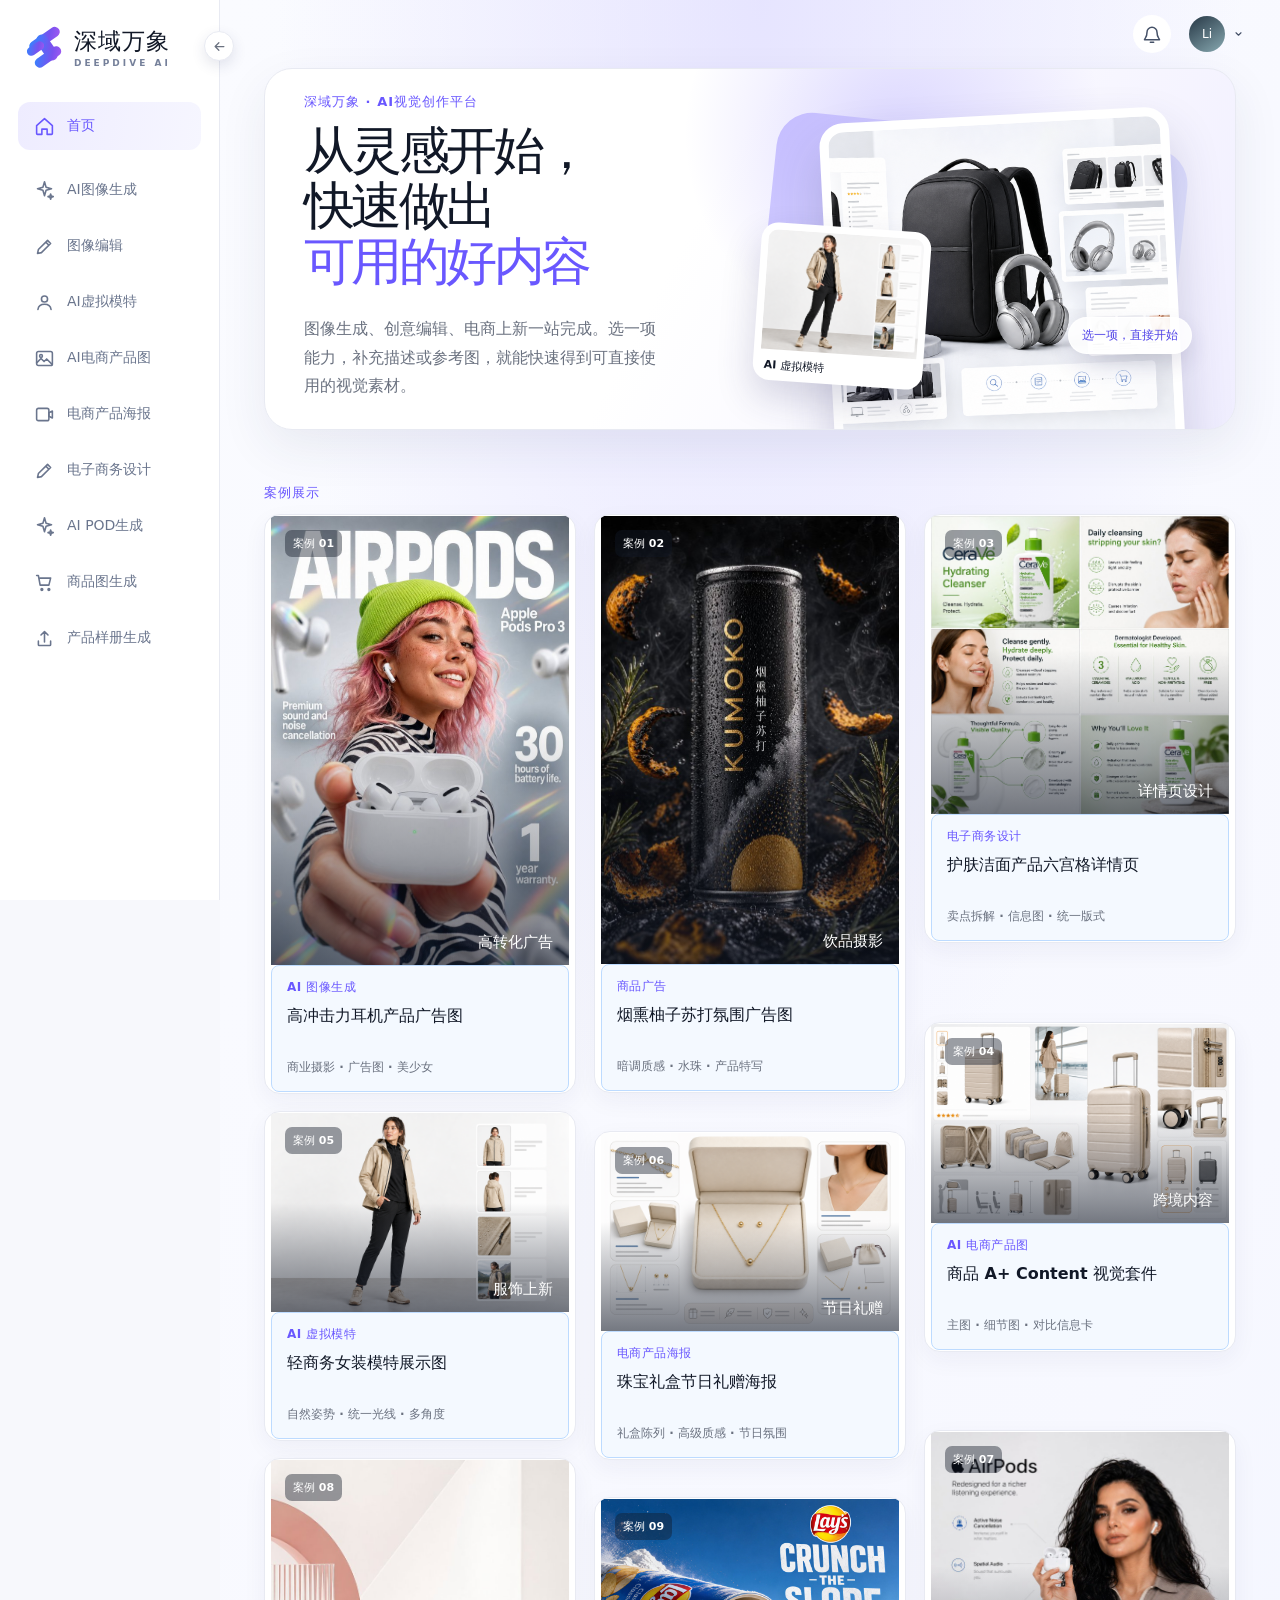
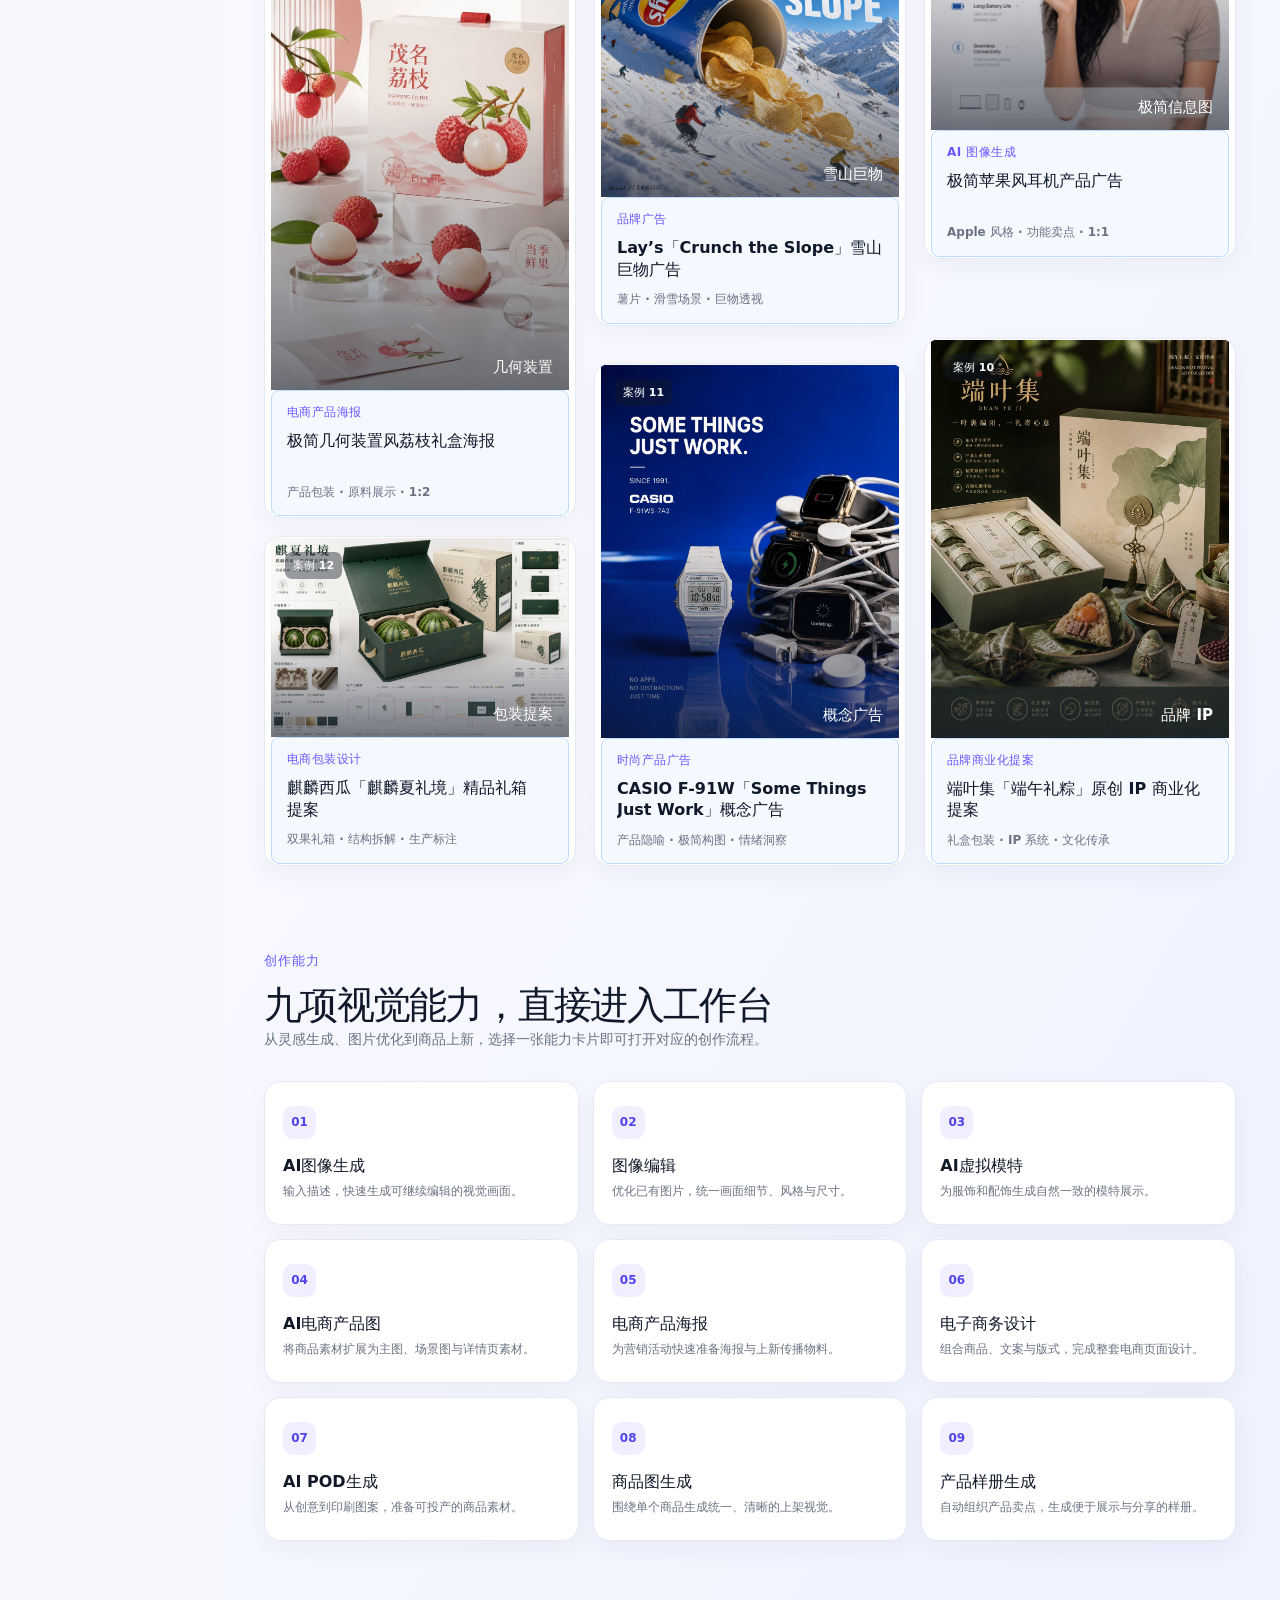
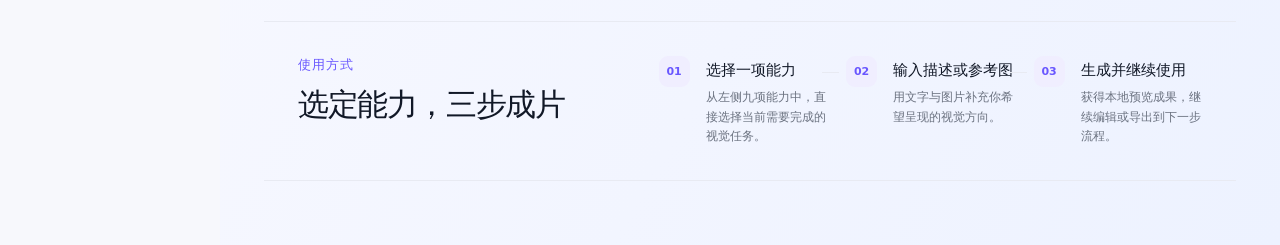
==== commit 9966f846: "完善案例展示与提示词详情" ====
--- a/user/index.html
+++ b/user/index.html
@@ -3,8 +3,8 @@
 <head>
   <meta charset="UTF-8">
   <meta name="viewport" content="width=device-width, initial-scale=1.0">
-  <meta name="description" content="深域万象 AI 图像编辑和视频生成平台本地交互原型">
-  <title>深域万象 - AI 图像编辑和视频生成平台</title>
+  <meta name="description" content="深域万象九项视觉创作能力本地交互原型">
+  <title>深域万象 - 九项视觉创作能力</title>
   <link rel="stylesheet" href="styles.css">
   <script src="app.js" defer></script>
 </head>
@@ -14,14 +14,19 @@
       <button class="brand" type="button" data-route="home" aria-label="返回首页">
         <span class="brand-mark" aria-hidden="true"><i></i><i></i><i></i></span><span><b>深域万象</b><small>DEEPDIVE AI</small></span>
       </button>
+      <button class="sidebar-collapse" type="button" aria-label="收起导航" aria-expanded="true" data-toggle-sidebar-collapse><svg><use href="#i-arrow"/></svg></button>
       <nav class="side-nav">
         <button type="button" data-route="home" data-nav="home"><svg><use href="#i-home"/></svg>首页</button>
-        <button type="button" data-route="image" data-nav="image"><svg><use href="#i-image"/></svg>AI 图像</button>
-        <button type="button" data-route="commerce" data-nav="commerce"><svg><use href="#i-cart"/></svg>AI 电商</button>
+        <button type="button" data-open-tool="AI图像生成" data-nav-tool="AI图像生成"><svg><use href="#i-spark"/></svg>AI图像生成</button>
+        <button type="button" data-open-tool="图像编辑" data-nav-tool="图像编辑"><svg><use href="#i-edit"/></svg>图像编辑</button>
+        <button type="button" data-open-tool="AI虚拟模特" data-nav-tool="AI虚拟模特"><svg><use href="#i-user"/></svg>AI虚拟模特</button>
+        <button type="button" data-open-tool="AI电商产品图" data-nav-tool="AI电商产品图"><svg><use href="#i-image"/></svg>AI电商产品图</button>
+        <button type="button" data-open-tool="电商产品海报" data-nav-tool="电商产品海报"><svg><use href="#i-video"/></svg>电商产品海报</button>
+        <button type="button" data-open-tool="电子商务设计" data-nav-tool="电子商务设计"><svg><use href="#i-edit"/></svg>电子商务设计</button>
+        <button type="button" data-open-tool="AI POD生成" data-nav-tool="AI POD生成"><svg><use href="#i-spark"/></svg>AI POD生成</button>
+        <button type="button" data-open-tool="商品图生成" data-nav-tool="商品图生成"><svg><use href="#i-cart"/></svg>商品图生成</button>
+        <button type="button" data-open-tool="产品样册生成" data-nav-tool="产品样册生成"><svg><use href="#i-upload"/></svg>产品样册生成</button>
       </nav>
-      <section class="workflow-card" aria-label="商品图上新流程">
-        <span class="workflow-icon" aria-hidden="true"><svg><use href="#i-spark"/></svg></span><strong>商品图上新</strong><p>上传商品 · 选择场景 · 生成上架图</p><button type="button" data-open-tool="AI电商产品图">开始制作</button>
-      </section>
     </aside>
     <button class="sidebar-backdrop" type="button" aria-label="关闭导航" data-close-sidebar></button>
 
@@ -30,17 +35,17 @@
         <button class="mobile-menu" type="button" aria-label="切换导航" data-toggle-sidebar><svg><use href="#i-menu"/></svg></button>
         <div class="topbar-spacer"></div>
         <button class="icon-button" type="button" aria-label="通知" data-open-modal="notifications"><svg><use href="#i-bell"/></svg></button>
-        <button class="account" type="button" data-open-modal="account"><span class="avatar">Li</span><span>疯狂的狮子Li</span><svg><use href="#i-chevron"/></svg></button>
-        <button class="language" type="button" data-open-modal="language">中文 <svg><use href="#i-chevron"/></svg></button>
+        <button class="account" type="button" aria-label="账户设置" data-open-modal="account"><span class="avatar">Li</span><svg><use href="#i-chevron"/></svg></button>
       </header>
 
-      <section class="view home-view commerce-home" data-view="home" aria-labelledby="commerce-home-title">
-        <div class="commerce-hero">
-          <div class="commerce-copy"><p class="commerce-kicker">为跨境与内容电商打造</p><h1 id="commerce-home-title">把一张商品图，<br><em>变成一整套</em><span class="headline-last">可上架素材</span></h1><p class="commerce-lede">上传白底图或实拍图，快速生成商品主图、场景图、模特图与营销素材，让每一次上新更快、更统一。</p><div class="commerce-actions"><button class="generate-button" type="button" data-open-tool="AI电商产品图">开始制作商品图 <svg><use href="#i-spark"/></svg></button><button class="secondary-action" type="button" data-route="commerce">查看电商能力</button></div><ul class="commerce-proof" aria-label="产品优势"><li><b>5 分钟</b><span>完成一组商品视觉</span></li><li><b>多场景</b><span>适配主图、详情页与投放</span></li></ul></div>
-          <div class="commerce-visual" aria-label="商品图生成效果示例"><div class="visual-glow"></div><figure class="product-shot"><img src="assets/hero-commerce-suite.png" alt="AI 生成的电商商品展示图"><figcaption><span>01</span> 商品主图</figcaption></figure><figure class="product-float"><img src="assets/product-earbuds-blue.png" alt="耳机商品广告场景展示"><figcaption>一键扩展商品素材</figcaption></figure><div class="visual-tag">AI 商品视觉引擎</div></div>
+      <section class="view home-view platform-home" data-view="home" aria-labelledby="platform-home-title">
+        <div class="platform-hero">
+          <div class="platform-copy"><p class="platform-kicker">深域万象 · AI视觉创作平台</p><h1 id="platform-home-title"><span>从灵感开始，</span><span>快速做出</span><em>可用的好内容</em></h1><p class="platform-lede">图像生成、创意编辑、电商上新一站完成。选一项能力，补充描述或参考图，就能快速得到可直接使用的视觉素材。</p></div>
+          <div class="platform-visual" aria-label="深域万象功能效果示例"><div class="visual-glow"></div><figure class="product-shot"><img src="assets/export-hero-suite.png" alt="外贸商品与 Amazon Listing 信息卡片构成的 AI 电商素材"><figcaption><span>AI</span> 全链路视觉创作</figcaption></figure><figure class="product-float"><img src="assets/export-virtual-model.png" alt="白底外贸服饰 Listing 风格的 AI 虚拟模特展示"><figcaption>AI 虚拟模特</figcaption></figure><div class="visual-tag">选一项，直接开始</div></div>
         </div>
-        <section class="commerce-section" aria-labelledby="feature-title"><div class="section-intro"><p>核心能力</p><h2 id="feature-title">从商品底图到转化素材，<span class="feature-title-last">一次完成</span></h2><span>围绕电商上新流程设计，而不是通用图片工具的简单拼接。</span></div><div class="feature-grid"><button class="commerce-feature" type="button" data-open-tool="AI电商产品图"><img src="assets/result-white-background.png" alt="商品白底图生成示例"><span>01</span><h3>商品图生成</h3><p>保留商品细节，生成干净、统一的主图与组图。</p><i>制作商品图 →</i></button><button class="commerce-feature" type="button" data-open-tool="背景替换"><img src="assets/product-handbag-peach.png" alt="包袋商品场景替换示例"><span>02</span><h3>智能场景替换</h3><p>为同一件商品快速扩展生活方式、节日与质感场景。</p><i>替换商品场景 →</i></button><button class="commerce-feature" type="button" data-open-tool="批量素材扩展"><img src="assets/product-jewelry-lilac.png" alt="珠宝商品成套素材展示示例"><span>03</span><h3>批量素材扩展</h3><p>一次生成适配主图、详情页和投放的一组商品素材。</p><i>扩展商品素材 →</i></button></div></section>
-        <section class="workflow-section" aria-labelledby="workflow-title"><div><p>上新工作流</p><h2 id="workflow-title">从上传到上架，<span class="workflow-title-last">三步完成</span></h2></div><ol><li><span>01</span><h3>上传商品</h3><p>白底图、实拍图或现有素材都可以作为起点。</p></li><li><span>02</span><h3>选择视觉方向</h3><p>设置画面比例、场景风格与所需的商品表达。</p></li><li><span>03</span><h3>生成并扩展</h3><p>获得可用于主图、详情页和投放的一组视觉素材。</p></li></ol></section>
+        <section class="case-section home-case-section" aria-label="功能案例"><div class="case-grid case-grid--examples"><button class="case-card case-card--example" type="button" data-open-case="airpods"><span class="case-media"><img src="assets/case-airpods-ad.jpeg" alt="高冲击力耳机广告图" loading="lazy"><i>案例 01</i><b>高转化广告</b></span><span class="case-copy"><small>AI 图像生成</small><strong>高冲击力耳机产品广告图</strong><em>商业摄影 · 广告图 · 美少女</em><span>查看提示词 <b aria-hidden="true">→</b></span></span></button><button class="case-card case-card--example" type="button" data-open-case="kumoko"><span class="case-media"><img src="assets/case-kumoko-drink.jpeg" alt="烟熏柚子苏打饮料广告图" loading="lazy"><i>案例 02</i><b>饮品摄影</b></span><span class="case-copy"><small>商品广告</small><strong>烟熏柚子苏打氛围广告图</strong><em>暗调质感 · 水珠 · 产品特写</em><span>查看提示词 <b aria-hidden="true">→</b></span></span></button><button class="case-card case-card--example" type="button" data-open-case="cleanser"><span class="case-media"><img src="assets/case-cleanser-layout.jpg" alt="洁面产品详情页组图" loading="lazy"><i>案例 03</i><b>详情页设计</b></span><span class="case-copy"><small>电子商务设计</small><strong>护肤洁面产品六宫格详情页</strong><em>卖点拆解 · 信息图 · 统一版式</em><span>查看提示词 <b aria-hidden="true">→</b></span></span></button><button class="case-card case-card--example" type="button" data-open-case="catalog"><span class="case-media"><img src="assets/export-commerce-a-plus.png" alt="跨境商品 A+ Content 案例" loading="lazy"><i>案例 04</i><b>跨境内容</b></span><span class="case-copy"><small>AI 电商产品图</small><strong>商品 A+ Content 视觉套件</strong><em>主图 · 细节图 · 对比信息卡</em><span>查看提示词 <b aria-hidden="true">→</b></span></span></button><button class="case-card case-card--example" type="button" data-open-case="fashion"><span class="case-media"><img src="assets/export-virtual-model.png" alt="服饰 AI 虚拟模特案例" loading="lazy"><i>案例 05</i><b>服饰上新</b></span><span class="case-copy"><small>AI 虚拟模特</small><strong>轻商务女装模特展示图</strong><em>自然姿势 · 统一光线 · 多角度</em><span>查看提示词 <b aria-hidden="true">→</b></span></span></button><button class="case-card case-card--example" type="button" data-open-case="gift"><span class="case-media"><img src="assets/export-jewelry-gift.png" alt="珠宝礼赠商品视觉案例" loading="lazy"><i>案例 06</i><b>节日礼赠</b></span><span class="case-copy"><small>电商产品海报</small><strong>珠宝礼盒节日礼赠海报</strong><em>礼盒陈列 · 高级质感 · 节日氛围</em><span>查看提示词 <b aria-hidden="true">→</b></span></span></button><button class="case-card case-card--example" type="button" data-open-case="airpodsMinimal"><span class="case-media"><img src="assets/case-airpods-minimal.jpeg" alt="极简苹果风 AirPods 产品信息图" loading="lazy"><i>案例 07</i><b>极简信息图</b></span><span class="case-copy"><small>AI 图像生成</small><strong>极简苹果风耳机产品广告</strong><em>Apple 风格 · 功能卖点 · 1:1</em><span>查看提示词 <b aria-hidden="true">→</b></span></span></button><button class="case-card case-card--example" type="button" data-open-case="lycheeGeometric"><span class="case-media"><img src="assets/case-lychee-geometric.jpeg" alt="极简几何装置风荔枝礼盒产品海报" loading="lazy"><i>案例 08</i><b>几何装置</b></span><span class="case-copy"><small>电商产品海报</small><strong>极简几何装置风荔枝礼盒海报</strong><em>产品包装 · 原料展示 · 1:2</em><span>查看提示词 <b aria-hidden="true">→</b></span></span></button><button class="case-card case-card--example" type="button" data-open-case="laysSki"><span class="case-media"><img src="assets/case-lays-ski.jpg" alt="Lay’s Crunch the Slope 雪山巨物广告" loading="lazy"><i>案例 09</i><b>雪山巨物</b></span><span class="case-copy"><small>品牌广告</small><strong>Lay’s「Crunch the Slope」雪山巨物广告</strong><em>薯片 · 滑雪场景 · 巨物透视</em><span>查看提示词 <b aria-hidden="true">→</b></span></span></button><button class="case-card case-card--example" type="button" data-open-case="duanYeJi"><span class="case-media"><img src="assets/case-duan-ye-ji-hero.jpg" alt="端叶集端午礼粽原创 IP 商业化提案" loading="lazy"><i>案例 10</i><b>品牌 IP</b></span><span class="case-copy"><small>品牌商业化提案</small><strong>端叶集「端午礼粽」原创 IP 商业化提案</strong><em>礼盒包装 · IP 系统 · 文化传承</em><span>查看提示词 <b aria-hidden="true">→</b></span></span></button><button class="case-card case-card--example" type="button" data-open-case="casioConcept"><span class="case-media"><img src="assets/case-casio-concept.jpg" alt="CASIO F-91W Some Things Just Work 极简概念广告" loading="lazy"><i>案例 11</i><b>概念广告</b></span><span class="case-copy"><small>时尚产品广告</small><strong>CASIO F-91W「Some Things Just Work」概念广告</strong><em>产品隐喻 · 极简构图 · 情绪洞察</em><span>查看提示词 <b aria-hidden="true">→</b></span></span></button><button class="case-card case-card--example" type="button" data-open-case="kirinWatermelon"><span class="case-media"><img src="assets/case-kirin-watermelon.jpg" alt="麒麟西瓜麒麟夏礼境精品礼箱包装提案板" loading="lazy"><i>案例 12</i><b>包装提案</b></span><span class="case-copy"><small>电商包装设计</small><strong>麒麟西瓜「麒麟夏礼境」精品礼箱提案</strong><em>双果礼箱 · 结构拆解 · 生产标注</em><span>查看提示词 <b aria-hidden="true">→</b></span></span></button></div></section>
+        <section class="platform-section" aria-labelledby="quick-start-title"><div class="section-intro"><p>创作能力</p><h2 id="quick-start-title">九项视觉能力，<span class="feature-title-last">直接进入工作台</span></h2><span>从灵感生成、图片优化到商品上新，选择一张能力卡片即可打开对应的创作流程。</span></div><div class="platform-feature-grid"><button class="platform-feature" type="button" data-open-tool="AI图像生成"><span>01</span><b>AI图像生成</b><small>输入描述，快速生成可继续编辑的视觉画面。</small></button><button class="platform-feature" type="button" data-open-tool="图像编辑"><span>02</span><b>图像编辑</b><small>优化已有图片，统一画面细节、风格与尺寸。</small></button><button class="platform-feature" type="button" data-open-tool="AI虚拟模特"><span>03</span><b>AI虚拟模特</b><small>为服饰和配饰生成自然一致的模特展示。</small></button><button class="platform-feature" type="button" data-open-tool="AI电商产品图"><span>04</span><b>AI电商产品图</b><small>将商品素材扩展为主图、场景图与详情页素材。</small></button><button class="platform-feature" type="button" data-open-tool="电商产品海报"><span>05</span><b>电商产品海报</b><small>为营销活动快速准备海报与上新传播物料。</small></button><button class="platform-feature" type="button" data-open-tool="电子商务设计"><span>06</span><b>电子商务设计</b><small>组合商品、文案与版式，完成整套电商页面设计。</small></button><button class="platform-feature" type="button" data-open-tool="AI POD生成"><span>07</span><b>AI POD生成</b><small>从创意到印刷图案，准备可投产的商品素材。</small></button><button class="platform-feature" type="button" data-open-tool="商品图生成"><span>08</span><b>商品图生成</b><small>围绕单个商品生成统一、清晰的上架视觉。</small></button><button class="platform-feature" type="button" data-open-tool="产品样册生成"><span>09</span><b>产品样册生成</b><small>自动组织产品卖点，生成便于展示与分享的样册。</small></button></div></section>
+        <section class="workflow-section platform-workflow" aria-labelledby="workflow-title"><div><p>使用方式</p><h2 id="workflow-title">选定能力，<span class="workflow-title-last">三步成片</span></h2></div><ol><li><span>01</span><h3>选择一项能力</h3><p>从左侧九项能力中，直接选择当前需要完成的视觉任务。</p></li><li><span>02</span><h3>输入描述或参考图</h3><p>用文字与图片补充你希望呈现的视觉方向。</p></li><li><span>03</span><h3>生成并继续使用</h3><p>获得本地预览成果，继续编辑或导出到下一步流程。</p></li></ol></section>
       </section>
 
       <section class="view catalog-view" data-view="image" hidden></section>
@@ -50,15 +55,22 @@
       <section class="view simple-view" data-view="portrait" hidden></section>
 
       <section class="view studio-view" data-view="studio" hidden aria-labelledby="studio-title">
-        <div class="studio-head"><button class="back-link" type="button" data-route="home"><svg><use href="#i-arrow"/></svg> 返回首页</button><p id="studio-crumb">AI 图像 / 创作工具</p><h1 id="studio-title">AI 图像生成</h1><p id="studio-intro">描述你的想法，生成可继续编辑的创意图像。</p></div>
-        <div class="studio-layout">
-          <aside class="studio-rail"><h2>创作模式</h2><button class="rail-active" type="button">图片创作</button><button type="button">参考图</button><button type="button">历史记录</button></aside>
-          <section class="stage-panel"><div class="prompt-field"><label for="prompt-input">创作描述</label><textarea id="prompt-input" placeholder="例如：晨光中的极简护肤品广告，柔和阴影，高清商业摄影"></textarea><div class="prompt-actions"><button type="button" id="surprise-prompt">灵感示例</button><span>本地演示，不调用真实模型</span></div></div>
-            <label class="upload-zone" id="upload-zone" for="reference-file"><input id="reference-file" type="file" accept="image/png,image/jpeg,image/webp" hidden><span class="upload-icon"><svg><use href="#i-upload"/></svg></span><strong>上传参考图片</strong><small>支持 PNG、JPG、WebP，最大 10 MB</small><img id="reference-preview" alt="已上传的参考图片预览" hidden></label>
-            <div class="generate-row"><button class="generate-button" id="generate-button" type="button"><span>生成图片</span><svg><use href="#i-spark"/></svg></button><output id="generation-status" aria-live="polite">准备开始创作</output></div>
-            <div class="result-preview" id="result-preview" hidden><img id="result-image" alt="生成结果预览"><div><strong>创作结果已准备好</strong><p>这是可交互 HTML 原型中的本地预览结果。</p><button type="button" data-open-modal="export">导出预览</button></div></div>
-          </section>
-          <aside class="settings-panel"><h2>生成设置</h2><label>画面比例<select id="ratio-select"><option>1:1 方形</option><option>4:5 竖版</option><option>16:9 横版</option></select></label><fieldset><legend>视觉风格</legend><label><input type="radio" name="style" checked> 写实摄影</label><label><input type="radio" name="style"> 3D 质感</label><label><input type="radio" name="style"> 插画艺术</label></fieldset><div class="credits"><span>◇</span><div><b>演示额度</b><small>生成不消耗真实积分</small></div></div></aside>
+        <div class="workspace-page">
+          <header class="workspace-header"><div class="workspace-title"><span class="workspace-title-mark"><svg><use href="#i-spark"/></svg></span><div><h1 id="studio-title">AI图像生成</h1><p id="studio-intro">输入描述或参考图片，快速生成可继续使用的视觉成果。</p></div></div><div class="workspace-actions"><button type="button" class="workspace-action" data-workspace-action="history">历史记录</button><button type="button" class="workspace-action workspace-action--new" data-workspace-action="new">新建任务</button></div></header>
+          <div class="workspace-card">
+            <aside class="workspace-config" aria-label="创作配置">
+              <div class="workspace-scroll">
+                <section class="config-section"><div class="config-heading"><h2 id="upload-title">上传参考图片</h2><span>可选</span></div><label class="workspace-upload" for="reference-file"><input id="reference-file" type="file" accept="image/png,image/jpeg,image/webp" hidden><span class="workspace-upload-icon"><svg><use href="#i-upload"/></svg></span><strong id="upload-copy">点击上传或拖拽图片到此处</strong><small>支持 JPG、PNG、WEBP 格式，单张最大 10MB</small><img id="reference-preview" alt="已上传的参考图片预览" hidden></label></section>
+                <section class="config-section"><div class="field-label"><label id="title-label" for="workspace-name">创作标题</label><button type="button" class="ai-fill" data-ai-fill="title">AI帮写</button></div><input id="workspace-name" class="workspace-input" type="text" placeholder="请输入标题"></section>
+                <section class="config-section"><h2>选择生成设置</h2><div class="select-grid"><label>目标平台<select id="platform-select"><option>淘宝天猫1688</option><option>Amazon</option><option>独立站</option></select></label><label>目标市场<select id="market-select"><option>中国</option><option>北美</option><option>欧洲</option></select></label><label>输出语言<select id="language-select"><option>中文</option><option>English</option></select></label></div><div class="ratio-field"><span>输出比例</span><div class="ratio-chips" role="group" aria-label="输出比例"><button type="button" class="is-selected">1:1</button><button type="button">3:2</button><button type="button">2:3</button><button type="button">16:9</button><button type="button">4:5</button></div></div></section>
+                <section class="config-section"><div class="field-label"><label id="prompt-label" for="prompt-input">创作要求</label><button type="button" class="ai-fill" data-ai-fill="prompt">AI帮写</button></div><textarea id="prompt-input" placeholder="补充商品卖点、风格、场景或具体参数，生成结果会更贴近你的目标。"></textarea></section>
+                <section class="config-section config-analysis" id="analysis-section"><div class="field-label"><h2 id="analysis-title">风格分析</h2><button type="button" class="analysis-button" id="analysis-button">AI分析</button></div><p id="analysis-copy">上传图片或填写要求后，AI 会推荐更合适的视觉方向。</p><div class="analysis-result" id="analysis-result" hidden><span>已识别</span><b>简约商品视觉</b><small>干净背景 · 主体突出 · 适合上新</small></div></section>
+                <section class="config-section" id="structure-section"><h2 id="structure-title">生成方式</h2><div class="mode-tabs" role="tablist"><button type="button" class="is-selected" role="tab" aria-selected="true" data-workspace-mode="smart">智能规划</button><button type="button" role="tab" aria-selected="false" data-workspace-mode="custom">自定义</button></div><p id="structure-copy">系统会根据素材与要求自动组织一套可继续编辑的内容结构。</p></section>
+              </div>
+              <div class="workspace-footer"><button type="button" class="generate-button" id="generate-button"><span id="generate-copy">开始生成</span><svg><use href="#i-spark"/></svg></button><output id="generation-status" aria-live="polite">完成左侧配置后即可开始</output></div>
+            </aside>
+            <section class="workspace-preview" aria-labelledby="preview-title"><div class="preview-empty" id="preview-empty"><span class="preview-empty-icon"><svg><use href="#i-image"/></svg></span><h2 id="preview-title">准备开始创作</h2><p id="preview-copy">补充左侧信息后，生成结果将在这里呈现。</p></div><div class="workspace-result" id="result-preview" hidden><div class="result-canvas" id="result-canvas"><span class="result-caption">AI 生成预览</span><span class="result-orb result-orb--one"></span><span class="result-orb result-orb--two"></span><strong id="result-tool">AI图像生成</strong><em id="result-ratio">1:1</em></div><div class="result-meta"><div><strong id="result-title">创作结果已准备好</strong><p id="result-description">可以继续调整要求，或导出该预览方案。</p></div><button type="button" data-open-modal="export">导出预览</button></div></div></section>
+          </div>
         </div>
       </section>
     </main>
--- a/user/styles.css
+++ b/user/styles.css
@@ -6,13 +6,12 @@
 button { cursor:pointer; }
 button:focus-visible,input:focus-visible,textarea:focus-visible,select:focus-visible { outline:3px solid rgba(105,87,255,.35); outline-offset:2px; }
 .app-shell { min-height:100vh; display:flex; }
-.sidebar { position:sticky; top:0; z-index:20; flex:0 0 250px; width:250px; height:100vh; display:flex; flex-direction:column; padding:26px 22px 28px; border-right:1px solid var(--line); background:rgba(255,255,255,.92); }
-.brand { display:flex; align-items:center; gap:10px; width:max-content; margin:0 0 34px 12px; padding:0; border:0; color:var(--ink); background:transparent; text-align:left; }
-.brand-mark { width:42px; height:42px; display:grid; place-items:center; border-radius:14px 10px 14px 5px; background:linear-gradient(145deg,#4e85ff 15%,#7254ff 57%,#9757ef); color:#fff; font-size:25px; font-weight:800; font-style:italic; transform:rotate(-15deg); }
+.sidebar { position:sticky; top:0; z-index:20; flex:0 0 220px; width:220px; height:100dvh; display:flex; flex-direction:column; overflow:visible; padding:26px 18px 28px; border-right:1px solid var(--line); background:rgba(255,255,255,.92); }
+.brand { display:flex; align-items:center; gap:8px; width:max-content; margin:0 0 34px 6px; padding:0; border:0; color:var(--ink); background:transparent; text-align:left; }
+.brand-mark { flex:0 0 42px; width:42px; height:42px; display:grid; place-items:center; border-radius:14px 10px 14px 5px; background:linear-gradient(145deg,#4e85ff 15%,#7254ff 57%,#9757ef); color:#fff; font-size:25px; font-weight:800; font-style:italic; transform:rotate(-15deg); }
 .brand b { display:block; font-size:23px; letter-spacing:1px; }.brand small { display:block; margin-top:1px; color:#75809a; font-size:9px; font-weight:700; letter-spacing:3px; }
-.side-nav { display:grid; gap:10px; }.side-nav button { min-height:51px; display:flex; align-items:center; gap:15px; width:100%; padding:0 18px; border:0; border-radius:14px; color:#6a758d; background:transparent; font-size:16px; text-align:left; transition:color .2s,background .2s,transform .14s; }.side-nav button:hover { background:#f5f6fb; color:var(--ink); }.side-nav button:active { transform:scale(.99); }.side-nav button[aria-current="page"] { color:var(--accent); background:linear-gradient(100deg,#eeecff,#f6f6ff); font-weight:700; }.side-nav svg { width:23px; height:23px; fill:none; stroke:currentColor; stroke-width:1.8; stroke-linecap:round; stroke-linejoin:round; }
-.workflow-card { margin-top:auto; padding:18px 18px 16px; border:1px solid #e2ddff; border-radius:17px; background:linear-gradient(145deg,#fbfbff,#f4f1ff); box-shadow:0 10px 25px rgba(98,81,213,.06); }.workflow-icon { display:inline-grid; width:25px; height:25px; place-items:center; border-radius:8px; color:var(--accent); background:var(--accent-soft); vertical-align:middle; }.workflow-icon svg { width:15px; height:15px; }.workflow-card strong { margin-left:8px; }.workflow-card p { margin:8px 0 15px; color:#80889c; font-size:12px; }.workflow-card button { width:100%; min-height:38px; border:0; border-radius:999px; color:white; background:linear-gradient(100deg,#3f66ff,#9551ee); font-weight:700; box-shadow:0 7px 16px rgba(92,77,238,.28); }
-.main-content { min-width:0; flex:1; overflow:hidden; }.topbar { min-height:98px; display:flex; align-items:center; gap:18px; padding:22px 38px 16px; }.topbar-spacer { flex:1; }.icon-button,.language,.account,.mobile-menu { border:0; background:transparent; color:#445067; }.icon-button { width:44px; height:44px; display:grid; place-items:center; border-radius:50%; background:var(--surface); }.icon-button svg,.language svg,.account svg,.mobile-menu svg { width:20px; height:20px; fill:none; stroke:currentColor; stroke-width:1.8; stroke-linecap:round; stroke-linejoin:round; }.account,.language { display:flex; align-items:center; gap:9px; }.account { font-size:14px; font-weight:600; }.account svg,.language svg { width:15px; }.avatar { width:40px; height:40px; display:grid; place-items:center; overflow:hidden; border-radius:50%; background:linear-gradient(145deg,#263745,#88a9b1); color:#fff; font-size:12px; }.language { font-size:14px; }.mobile-menu { display:none; width:44px; height:44px; place-items:center; border-radius:12px; }
+.side-nav { flex:1 1 auto; min-height:0; display:grid; align-content:start; gap:8px; overflow-y:auto; overflow-x:visible; padding-bottom:4px; }.side-nav button { min-height:48px; display:flex; align-items:center; gap:12px; width:100%; padding:0 16px; border:0; border-radius:12px; color:#6a758d; background:transparent; font-size:14px; text-align:left; transition:color .2s,background .2s,transform .14s; }.side-nav button:first-of-type { margin-bottom:8px; }.side-nav button:hover { background:#f5f6fb; color:var(--ink); }.side-nav button:active { transform:scale(.99); }.side-nav button[aria-current="page"] { color:var(--accent); background:linear-gradient(100deg,#eeecff,#f6f6ff); font-weight:700; }.side-nav svg { flex:0 0 auto; width:21px; height:21px; fill:none; stroke:currentColor; stroke-width:1.8; stroke-linecap:round; stroke-linejoin:round; }
+.main-content { min-width:0; flex:1; overflow:hidden; }.topbar { min-height:68px; display:flex; align-items:center; gap:12px; padding:10px 28px; }.topbar-spacer { flex:1; }.icon-button,.language,.account,.mobile-menu { border:0; background:transparent; color:#445067; }.icon-button { width:38px; height:38px; display:grid; place-items:center; border-radius:50%; background:var(--surface); }.icon-button svg,.language svg,.account svg,.mobile-menu svg { width:20px; height:20px; fill:none; stroke:currentColor; stroke-width:1.8; stroke-linecap:round; stroke-linejoin:round; }.account { display:flex; align-items:center; gap:6px; }.account svg { width:15px; }.avatar { width:36px; height:36px; display:grid; place-items:center; overflow:hidden; border-radius:50%; background:linear-gradient(145deg,#263745,#88a9b1); color:#fff; font-size:12px; }.language { font-size:14px; }.mobile-menu { display:none; width:44px; height:44px; place-items:center; border-radius:12px; }
 .view { max-width:1450px; margin:0 auto; padding:0 44px 44px; }.home-hero { min-height:120px; display:grid; align-content:center; justify-items:center; margin:-6px -44px 0; padding:12px 20px 25px; background:radial-gradient(circle at 50% 42%,rgba(111,87,255,.16),transparent 29%),radial-gradient(circle at 4% 0%,rgba(125,105,255,.19),transparent 25%),radial-gradient(circle at 94% 40%,rgba(119,156,255,.12),transparent 23%); }.home-hero h1 { margin:0; color:#17213b; font-size:clamp(32px,3.3vw,52px); letter-spacing:-2px; line-height:1.18; }.home-hero h1::first-letter { color:var(--accent); }.home-hero p { margin:8px 0 0; color:#6d7891; font-size:18px; }.content-section { margin-top:17px; }.content-section h2 { margin:0 0 15px; font-size:20px; }.hot-section h2 span { color:var(--accent); }.hot-row { display:grid; grid-template-columns:repeat(5,minmax(160px,1fr)); gap:15px; }.hot-card,.tool-card { position:relative; display:block; overflow:hidden; border:0; border-radius:13px; background:#e8e9f0; text-align:left; }.hot-card { height:154px; }.hot-card img,.tool-card img { width:100%; height:100%; display:block; object-fit:cover; transition:transform .24s cubic-bezier(.22,1,.36,1); }.hot-card::after,.tool-card::after { position:absolute; inset:35% 0 0; content:""; background:linear-gradient(transparent,rgba(9,12,25,.72)); pointer-events:none; }.hot-card span { position:absolute; z-index:1; bottom:14px; left:14px; color:#fff; font-size:16px; font-weight:700; }.hot-card:hover img,.tool-card:hover img { transform:scale(1.04); }.hot-card:hover,.tool-card:hover { box-shadow:var(--shadow); }.section-heading { display:flex; align-items:flex-end; justify-content:space-between; gap:20px; }.filter-tabs { display:flex; flex-wrap:wrap; gap:8px; }.filter-tabs button { min-height:33px; padding:0 14px; border:0; border-radius:999px; color:#737c92; background:transparent; font-size:14px; }.filter-tabs button.selected { color:#fff; background:linear-gradient(105deg,#5b65ff,#8c54f1); box-shadow:0 6px 14px rgba(98,80,238,.22); }.search-box { width:min(100%,235px); height:40px; display:flex; align-items:center; gap:9px; padding:0 13px; border:1px solid var(--line); border-radius:12px; background:var(--surface); }.search-box svg { width:18px; height:18px; fill:none; stroke:#748098; stroke-width:2; }.search-box input { min-width:0; width:100%; border:0; outline:0; color:var(--ink); background:transparent; font-size:13px; }.tool-grid { display:grid; grid-template-columns:repeat(6,minmax(110px,1fr)); gap:15px; margin-top:15px; }.tool-card { height:118px; border:1px solid rgba(232,234,242,.75); box-shadow:0 2px 8px rgba(56,65,114,.04); }.tool-card span { position:absolute; z-index:1; bottom:9px; left:11px; color:#fff; font-size:13px; font-weight:700; text-shadow:0 1px 4px rgba(0,0,0,.38); }.empty-state { padding:36px; color:var(--muted); text-align:center; }
 .catalog-view { padding-top:6px; }.catalog-hero { padding:48px; border-radius:20px; background:radial-gradient(circle at 80% 0,#dcd8ff,transparent 35%),linear-gradient(130deg,#f3f1ff,#fff 62%); }.catalog-kicker,.studio-head p { margin:0 0 9px; color:var(--accent); font-size:13px; font-weight:700; }.catalog-hero h1 { max-width:680px; margin:0; font-size:clamp(30px,3vw,44px); line-height:1.2; letter-spacing:-1px; }.catalog-hero > p { max-width:680px; color:var(--muted); line-height:1.7; }.catalog-actions { display:flex; gap:10px; margin-top:24px; }.primary-action,.secondary-action { min-height:43px; padding:0 18px; border-radius:11px; font-weight:700; }.primary-action { border:0; color:#fff; background:var(--accent); }.secondary-action { border:1px solid var(--line); color:var(--ink); background:#fff; }.catalog-section { margin-top:32px; }.catalog-section h2 { font-size:23px; }.catalog-grid { display:grid; grid-template-columns:repeat(5,1fr); gap:16px; }.catalog-card { min-height:136px; padding:18px; border:1px solid var(--line); border-radius:16px; background:var(--surface); text-align:left; transition:transform .2s,box-shadow .2s; }.catalog-card:hover { transform:translateY(-2px); box-shadow:var(--shadow); }.catalog-card span { display:grid; place-items:center; width:35px; height:35px; border-radius:10px; color:var(--accent); background:var(--accent-soft); font-weight:800; }.catalog-card b { display:block; margin-top:17px; }.catalog-card small { display:block; margin-top:6px; color:var(--muted); }.gallery { columns:4 180px; column-gap:15px; }.gallery img { width:100%; margin:0 0 15px; border-radius:13px; break-inside:avoid; object-fit:cover; }
 .simple-view { padding-top:50px; }.simple-card { max-width:760px; margin:auto; padding:60px 48px; border:1px solid var(--line); border-radius:22px; background:var(--surface); text-align:center; }.simple-card span { display:inline-grid; place-items:center; width:62px; height:62px; border-radius:18px; color:var(--accent); background:var(--accent-soft); font-size:27px; }.simple-card h1 { margin-bottom:10px; }.simple-card p { color:var(--muted); line-height:1.8; }
@@ -20,7 +19,7 @@
 dialog { width:min(440px,calc(100vw - 32px)); padding:28px; border:0; border-radius:18px; color:var(--ink); box-shadow:0 24px 70px rgba(18,24,53,.22); }.modal-close { position:absolute; top:10px; right:13px; width:32px; height:32px; border:0; border-radius:9px; color:var(--muted); background:transparent; font-size:24px; line-height:1; }.modal-title { margin:0 28px 10px 0; font-size:21px; }.modal-copy { color:var(--muted); line-height:1.7; }.modal-list { padding-left:20px; color:var(--muted); line-height:2; }dialog::backdrop { background:rgba(20,25,45,.34); backdrop-filter:blur(3px); }.icon-sprite { position:absolute; width:0; height:0; overflow:hidden; }
 @media (max-width:1180px) { .hot-row { grid-template-columns:repeat(3,1fr); }.tool-grid { grid-template-columns:repeat(4,1fr); }.catalog-grid { grid-template-columns:repeat(3,1fr); }.studio-layout { grid-template-columns:160px minmax(300px,1fr); }.settings-panel { grid-column:2; }.gallery { columns:3 180px; } }
 @media (max-width:820px) { .sidebar { position:fixed; left:0; transform:translateX(-100%); transition:transform .24s ease; box-shadow:var(--shadow); }.sidebar.is-open { transform:translateX(0); }.mobile-menu { display:grid; }.topbar { min-height:74px; padding:14px 18px; }.account > span:not(.avatar),.language { display:none; }.view { padding:0 18px 32px; }.home-hero { min-height:150px; margin:-4px -18px 0; }.home-hero h1 { max-width:580px; text-align:center; }.home-hero p { max-width:440px; font-size:14px; text-align:center; }.section-heading { align-items:flex-start; flex-direction:column; }.search-box { width:100%; }.hot-row { grid-auto-flow:column; grid-auto-columns:77%; grid-template-columns:none; overflow:auto; padding-bottom:6px; }.tool-grid { grid-template-columns:repeat(3,1fr); gap:11px; }.catalog-hero { padding:30px 22px; }.catalog-grid { grid-template-columns:repeat(2,1fr); }.studio-layout { grid-template-columns:1fr; }.studio-rail { display:flex; gap:8px; overflow:auto; }.studio-rail h2 { display:none; }.studio-rail button { min-width:112px; margin:0; text-align:center; }.settings-panel { grid-column:auto; }.gallery { columns:2 150px; } }
-@media (max-width:520px) { .sidebar { width:260px; }.topbar { gap:9px; }.icon-button { width:40px; height:40px; }.avatar { width:35px; height:35px; }.home-hero h1 { font-size:33px; letter-spacing:-1px; }.hot-card { height:142px; }.tool-grid { grid-template-columns:repeat(2,1fr); }.tool-card { height:112px; }.filter-tabs { gap:3px; }.filter-tabs button { padding:0 10px; font-size:13px; }.catalog-actions { flex-direction:column; }.catalog-grid { grid-template-columns:1fr; }.result-preview { grid-template-columns:1fr; }.result-preview img { width:100%; height:155px; } }
+@media (max-width:520px) { .sidebar { width:220px; }.topbar { gap:9px; }.icon-button { width:40px; height:40px; }.avatar { width:35px; height:35px; }.home-hero h1 { font-size:33px; letter-spacing:-1px; }.hot-card { height:142px; }.tool-grid { grid-template-columns:repeat(2,1fr); }.tool-card { height:112px; }.filter-tabs { gap:3px; }.filter-tabs button { padding:0 10px; font-size:13px; }.catalog-actions { flex-direction:column; }.catalog-grid { grid-template-columns:1fr; }.result-preview { grid-template-columns:1fr; }.result-preview img { width:100%; height:155px; } }
 @media (prefers-reduced-motion:reduce) { *,*::before,*::after { transition-duration:1ms!important; animation-duration:1ms!important; } }
 
 .brand-mark { position:relative; overflow:hidden; border-radius:0; background:transparent; transform:none; }
@@ -33,11 +32,77 @@
 .sidebar-backdrop { display:none; }
 @media (max-width:820px) { .sidebar-backdrop { position:fixed; inset:0; z-index:19; border:0; background:rgba(20,25,45,.34); }.nav-open .sidebar-backdrop { display:block; }.nav-open { overflow:hidden; } }
 
+.sidebar-collapse { position:absolute; top:31px; right:-15px; z-index:2; display:grid; width:30px; height:30px; place-items:center; border:1px solid var(--line); border-radius:50%; color:var(--muted); background:var(--surface); box-shadow:0 5px 14px rgba(43,49,95,.12); }
+.sidebar-collapse:hover { color:var(--accent); background:var(--accent-soft); }.sidebar-collapse svg { width:15px; height:15px; fill:none; stroke:currentColor; stroke-width:2; stroke-linecap:round; stroke-linejoin:round; transition:transform .14s cubic-bezier(.2,.8,.2,1); }
+@media (min-width:821px) { .app-shell.sidebar-collapsed .sidebar { flex-basis:76px; width:76px; padding:18px 10px; }.app-shell.sidebar-collapsed .brand { width:42px; gap:0; margin:0 auto 10px; }.app-shell.sidebar-collapsed .brand > span:last-child { position:absolute; width:0; height:0; overflow:hidden; opacity:0; transform:translateX(-4px); }.brand > span:last-child { transition:opacity .14s cubic-bezier(.2,.8,.2,1),transform .14s cubic-bezier(.2,.8,.2,1); }.app-shell.sidebar-collapsed .side-nav { flex:0 0 auto; align-content:start; gap:3px; overflow:hidden; }.app-shell.sidebar-collapsed .side-nav button { min-height:42px; justify-content:center; gap:0; padding:0; font-size:0; }.app-shell.sidebar-collapsed .side-nav button:first-of-type { margin-bottom:3px; }.app-shell.sidebar-collapsed .side-nav svg { width:20px; height:20px; }.app-shell.sidebar-collapsed .sidebar-collapse { top:24px; right:-15px; }.app-shell.sidebar-collapsed .sidebar-collapse svg { transform:rotate(180deg); } }
+@media (max-width:820px) { .sidebar-collapse { display:none; } }
+
 .commerce-home { padding-bottom:64px; }.commerce-hero { position:relative; display:grid; grid-template-columns:minmax(0,1.02fr) minmax(410px,.98fr); gap:clamp(34px,6vw,92px); align-items:center; min-height:520px; padding:36px 4% 54px; overflow:hidden; border:1px solid var(--line); border-radius:28px; background:linear-gradient(118deg,var(--surface) 0%,var(--surface) 44%,var(--accent-soft) 100%); box-shadow:0 18px 48px rgba(43,49,95,.08); }.commerce-hero::before { position:absolute; top:-150px; right:13%; width:430px; height:430px; border-radius:50%; background:radial-gradient(circle,rgba(105,87,255,.22),rgba(105,87,255,0) 69%); content:""; pointer-events:none; }.commerce-copy,.commerce-visual { position:relative; z-index:1; }.commerce-kicker,.section-intro > p,.workflow-section > div > p { margin:0 0 12px; color:var(--accent); font-size:13px; font-weight:800; letter-spacing:.08em; }.commerce-copy h1 { max-width:620px; margin:0; color:var(--ink); font-size:clamp(38px,4.4vw,66px); line-height:1.08; letter-spacing:-.07em; }.commerce-copy h1 em { color:var(--accent); font-style:normal; }.commerce-lede { max-width:580px; margin:22px 0 0; color:var(--muted); font-size:16px; line-height:1.8; }.commerce-actions { display:flex; flex-wrap:wrap; gap:12px; margin-top:28px; }.commerce-actions .generate-button { min-height:48px; }.commerce-proof { display:flex; gap:28px; margin:34px 0 0; padding:0; list-style:none; }.commerce-proof li { display:grid; gap:4px; }.commerce-proof b { color:var(--ink); font-size:16px; }.commerce-proof span { color:var(--muted); font-size:12px; }.commerce-visual { min-height:405px; }.visual-glow { position:absolute; inset:8% 4% 2%; border-radius:36px; background:linear-gradient(135deg,#c5bdff,#edf2ff); transform:rotate(6deg); }.product-shot { position:absolute; z-index:2; top:18px; right:8%; width:min(86%,405px); margin:0; overflow:hidden; border:9px solid var(--surface); border-radius:24px; background:var(--surface); box-shadow:0 26px 50px rgba(47,43,102,.2); transform:rotate(-3deg); }.product-shot img { display:block; width:100%; aspect-ratio:1.03; object-fit:cover; }.product-shot figcaption { display:flex; align-items:center; gap:9px; padding:12px 5px 3px; color:var(--ink); font-size:13px; font-weight:800; }.product-shot figcaption span { display:grid; width:24px; height:24px; place-items:center; border-radius:7px; color:var(--accent); background:var(--accent-soft); font-size:11px; }.product-float { position:absolute; z-index:3; bottom:12px; left:0; width:45%; margin:0; overflow:hidden; border:7px solid var(--surface); border-radius:17px; background:var(--surface); box-shadow:0 17px 36px rgba(47,43,102,.18); transform:rotate(4deg); }.product-float img { display:block; width:100%; aspect-ratio:1.3; object-fit:cover; }.product-float figcaption { padding:8px 4px 1px; color:var(--ink); font-size:11px; font-weight:700; }.visual-tag { position:absolute; z-index:4; right:-3px; bottom:49px; padding:9px 13px; border:1px solid rgba(255,255,255,.9); border-radius:999px; color:var(--accent-deep); background:rgba(255,255,255,.88); box-shadow:0 10px 22px rgba(47,43,102,.12); font-size:12px; font-weight:800; }.commerce-section { margin-top:86px; }.section-intro { display:grid; grid-template-columns:minmax(0,1fr) minmax(230px,.62fr); gap:12px 48px; align-items:end; }.section-intro > p,.section-intro h2 { grid-column:1; }.section-intro h2 { margin:0; color:var(--ink); font-size:clamp(28px,3vw,40px); line-height:1.18; letter-spacing:-.045em; }.section-intro > span { grid-column:2; grid-row:1 / span 2; align-self:end; color:var(--muted); font-size:14px; line-height:1.7; }.feature-grid { display:grid; grid-template-columns:repeat(3,1fr); gap:18px; margin-top:30px; }.commerce-feature { position:relative; min-height:360px; overflow:hidden; padding:0 20px 20px; border:1px solid var(--line); border-radius:20px; color:var(--ink); background:var(--surface); box-shadow:0 8px 23px rgba(43,49,95,.05); text-align:left; transition:transform .24s cubic-bezier(.22,1,.36,1),box-shadow .24s; }.commerce-feature:hover { transform:translateY(-4px); box-shadow:var(--shadow); }.commerce-feature img { width:calc(100% + 40px); height:194px; display:block; margin:0 -20px 19px; object-fit:cover; }.commerce-feature > span { position:absolute; top:13px; left:13px; display:grid; width:31px; height:31px; place-items:center; border-radius:9px; color:var(--accent-deep); background:rgba(255,255,255,.9); font-size:12px; font-weight:800; }.commerce-feature h3 { margin:0; font-size:19px; }.commerce-feature p { min-height:46px; margin:9px 0 14px; color:var(--muted); font-size:13px; line-height:1.65; }.commerce-feature i { color:var(--accent); font-size:13px; font-style:normal; font-weight:800; }.workflow-section { display:grid; grid-template-columns:minmax(215px,.72fr) minmax(0,1.28fr); gap:55px; align-items:start; margin-top:80px; padding:34px; border-top:1px solid var(--line); border-bottom:1px solid var(--line); }.workflow-section h2 { margin:0; font-size:31px; line-height:1.2; letter-spacing:-.045em; }.workflow-section ol { display:grid; grid-template-columns:repeat(3,1fr); gap:19px; margin:0; padding:0; list-style:none; }.workflow-section li { position:relative; padding-left:47px; }.workflow-section li:not(:last-child)::after { position:absolute; top:16px; right:-12px; width:17px; height:1px; background:var(--line); content:""; }.workflow-section li > span { position:absolute; top:0; left:0; display:grid; width:31px; height:31px; place-items:center; border-radius:9px; color:var(--accent); background:var(--accent-soft); font-size:11px; font-weight:800; }.workflow-section h3 { margin:5px 0 8px; font-size:15px; }.workflow-section li p { margin:0; color:var(--muted); font-size:12px; line-height:1.6; }
 @media (max-width:1180px) { .commerce-hero { grid-template-columns:1fr 430px; gap:28px; }.commerce-copy h1 { font-size:clamp(38px,4vw,54px); }.workflow-section { grid-template-columns:1fr; gap:30px; } }
 @media (max-width:1180px) { .commerce-hero { grid-template-columns:1fr; gap:22px; min-height:auto; padding:32px 24px 28px; }.commerce-visual { min-height:355px; max-width:520px; width:100%; margin:auto; }.commerce-section { margin-top:58px; }.section-intro { grid-template-columns:1fr; }.section-intro > span { grid-column:1; grid-row:auto; }.feature-grid { grid-template-columns:1fr; }.commerce-feature { min-height:0; }.commerce-feature img { height:210px; }.workflow-section { grid-template-columns:1fr; margin-top:58px; padding:28px 0; }.workflow-section ol { gap:24px; } }
 @media (max-width:520px) { .commerce-home { padding-bottom:36px; }.commerce-copy h1 { font-size:40px; }.commerce-lede { font-size:14px; }.commerce-actions > * { width:100%; justify-content:center; }.commerce-proof { gap:15px; }.commerce-visual { min-height:345px; }.product-shot { top:7px; right:0; width:87%; border-width:6px; border-radius:18px; }.product-float { bottom:2px; width:49%; border-width:5px; }.visual-tag { right:0; bottom:38px; font-size:10px; }.workflow-section ol { grid-template-columns:1fr; }.workflow-section li:not(:last-child)::after { top:auto; bottom:-13px; left:15px; width:1px; height:8px; }.workflow-section li { min-height:50px; }.commerce-section { margin-top:44px; } }
 .commerce-copy .headline-last,.section-intro .feature-title-last,.workflow-title-last { white-space:nowrap; }
+.platform-home { padding-bottom:64px; }.platform-hero { position:relative; display:grid; grid-template-columns:minmax(0,1.02fr) minmax(410px,.98fr); gap:clamp(34px,6vw,92px); align-items:center; min-height:520px; padding:36px 4% 54px; overflow:hidden; border:1px solid var(--line); border-radius:28px; background:linear-gradient(118deg,var(--surface) 0%,var(--surface) 44%,var(--accent-soft) 100%); box-shadow:0 18px 48px rgba(43,49,95,.08); }.platform-hero::before { position:absolute; top:-150px; right:13%; width:430px; height:430px; border-radius:50%; background:radial-gradient(circle,rgba(105,87,255,.22),rgba(105,87,255,0) 69%); content:""; pointer-events:none; }.platform-copy,.platform-visual { position:relative; z-index:1; }.platform-kicker,.module-card-copy > p { margin:0 0 12px; color:var(--accent); font-size:13px; font-weight:800; letter-spacing:.08em; }.platform-copy h1 { max-width:670px; margin:0; color:var(--ink); font-size:clamp(38px,4.4vw,66px); line-height:1.08; letter-spacing:-.07em; }.platform-copy h1 em { color:var(--accent); font-style:normal; }.platform-lede { max-width:620px; margin:22px 0 0; color:var(--muted); font-size:16px; line-height:1.8; }.platform-proof { display:flex; gap:28px; margin:34px 0 0; padding:0; list-style:none; }.platform-proof li { display:grid; gap:4px; }.platform-proof b { color:var(--ink); font-size:16px; }.platform-proof span { color:var(--muted); font-size:12px; }.platform-visual { min-height:405px; }.platform-section { margin-top:86px; }.module-grid { display:grid; grid-template-columns:repeat(2,minmax(0,1fr)); gap:18px; margin-top:30px; }.module-card { position:relative; display:grid; grid-template-columns:minmax(0,1fr) minmax(190px,.62fr); gap:24px; min-height:374px; overflow:hidden; padding:26px; border:1px solid var(--line); border-radius:20px; background:var(--surface); box-shadow:0 8px 23px rgba(43,49,95,.05); transition:transform .24s cubic-bezier(.22,1,.36,1),box-shadow .24s; }.module-card:hover { transform:translateY(-3px); box-shadow:var(--shadow); }.module-card--image { background:linear-gradient(135deg,var(--surface) 0%,var(--surface) 62%,var(--accent-soft) 100%); }.module-card--commerce { background:linear-gradient(135deg,var(--surface) 0%,var(--surface) 56%,var(--surface-soft) 100%); }.module-card-copy { position:relative; z-index:1; display:flex; flex-direction:column; align-items:flex-start; }.module-index { display:grid; width:31px; height:31px; place-items:center; margin-bottom:22px; border-radius:9px; color:var(--accent-deep); background:var(--accent-soft); font-size:12px; font-weight:800; }.module-card h3 { max-width:320px; margin:0; font-size:24px; line-height:1.28; letter-spacing:-.04em; }.module-card-copy > span:not(.module-index) { max-width:355px; margin-top:10px; color:var(--muted); font-size:13px; line-height:1.65; }.module-card ul { display:flex; flex-wrap:wrap; gap:7px; margin:18px 0 22px; padding:0; list-style:none; }.module-card li { margin:0; }.module-card li button { min-height:31px; padding:5px 8px; border:1px solid var(--line); border-radius:999px; color:var(--ink); background:rgba(255,255,255,.82); font-size:12px; transition:transform .14s cubic-bezier(.2,.8,.2,1),border-color .14s,background .14s,color .14s; }.module-card li button:hover { border-color:rgba(105,87,255,.42); color:var(--accent-deep); background:var(--accent-soft); transform:translateY(-1px); }.module-card li button:active { transform:scale(.97); }.module-card .secondary-action { margin-top:auto; }.module-media { position:relative; display:grid; min-height:280px; margin:0; overflow:hidden; border-radius:14px; background:linear-gradient(145deg,#f7f6ff,#fff); box-shadow:0 14px 28px rgba(43,49,95,.12); }.module-media img { width:100%; height:100%; min-height:280px; object-fit:cover; transition:transform .32s cubic-bezier(.22,1,.36,1); }.module-card:hover .module-media img { transform:scale(1.025); }.module-media figcaption { position:absolute; right:10px; bottom:10px; padding:6px 8px; border-radius:999px; color:var(--ink); background:rgba(255,255,255,.88); box-shadow:0 4px 12px rgba(43,49,95,.08); font-size:11px; font-weight:800; }.view-enter { animation:view-enter .24s cubic-bezier(.22,1,.36,1); }@keyframes view-enter { from { opacity:0; transform:translateY(10px); } to { opacity:1; transform:translateY(0); } }.platform-workflow { margin-top:80px; }.home-case-section { margin-top:54px; }
+@media (max-width:1180px) { .platform-hero { grid-template-columns:1fr; gap:22px; min-height:auto; padding:32px 24px 28px; }.platform-visual { min-height:355px; max-width:520px; width:100%; margin:auto; }.platform-section { margin-top:58px; }.platform-section .section-intro { grid-template-columns:1fr; }.platform-section .section-intro > span { grid-column:1; grid-row:auto; }.module-grid { grid-template-columns:1fr; }.module-card { grid-template-columns:minmax(0,1fr) 280px; }.platform-workflow { margin-top:58px; } }
+@media (max-width:820px) { .module-card { grid-template-columns:1fr; min-height:0; }.module-media,.module-media img { min-height:220px; max-height:280px; }.platform-proof { gap:15px; } }
+@media (max-width:520px) { .platform-home { padding-bottom:36px; }.platform-copy h1 { font-size:40px; }.platform-lede { font-size:14px; }.platform-proof { display:grid; grid-template-columns:1fr 1fr; }.platform-proof li:last-child { grid-column:span 2; }.module-card { padding:20px; }.module-card h3 { font-size:22px; }.module-media,.module-media img { min-height:195px; }.platform-workflow { margin-top:44px; } }
+.platform-copy h1 > span,.platform-copy h1 em { display:block; white-space:nowrap; }.platform-lede .copy-keep { white-space:nowrap; }
+.platform-feature-grid { display:grid; grid-template-columns:repeat(3,minmax(0,1fr)); gap:14px; margin-top:30px; }.platform-feature { min-height:144px; padding:18px; border:1px solid var(--line); border-radius:17px; color:var(--ink); background:var(--surface); box-shadow:0 8px 23px rgba(43,49,95,.05); text-align:left; transition:transform .24s cubic-bezier(.22,1,.36,1),box-shadow .24s,border-color .24s; }.platform-feature:hover { border-color:rgba(105,87,255,.35); box-shadow:var(--shadow); transform:translateY(-3px); }.platform-feature:active { transform:translateY(-1px) scale(.99); }.platform-feature span { display:grid; width:33px; height:33px; place-items:center; border-radius:10px; color:var(--accent-deep); background:var(--accent-soft); font-size:12px; font-weight:800; }.platform-feature b { display:block; margin-top:16px; font-size:16px; line-height:1.35; }.platform-feature small { display:block; margin-top:6px; color:var(--muted); font-size:12px; line-height:1.55; }
+@media (max-width:1000px) { .platform-feature-grid { grid-template-columns:repeat(2,minmax(0,1fr)); } }
+@media (max-width:520px) { .platform-feature-grid { grid-template-columns:1fr; gap:11px; }.platform-feature { min-height:126px; }.platform-feature b { margin-top:13px; } }
+.module-card--image .module-media img { object-position:50% 50%; }.module-card--commerce .module-media img { object-position:43% 50%; }.product-float img { object-position:56% 24%; }
+@media (max-width:520px) { .platform-copy h1 { font-size:34px; }.platform-copy h1 > span,.platform-copy h1 em { white-space:normal; } }
 .case-section { margin-top:54px; }.case-heading { display:flex; align-items:end; justify-content:space-between; gap:28px; margin-bottom:20px; }.case-heading p { margin:0 0 8px; color:var(--accent); font-size:12px; font-weight:800; letter-spacing:.08em; }.case-heading h2 { margin:0; font-size:clamp(27px,2.6vw,36px); letter-spacing:-.045em; }.case-heading > span { max-width:330px; color:var(--muted); font-size:14px; line-height:1.7; text-align:right; }.case-grid { display:grid; grid-template-columns:repeat(12,minmax(0,1fr)); gap:18px; }.case-card { display:grid; min-width:0; grid-template-rows:minmax(0,1fr) auto; overflow:hidden; border:1px solid var(--line); border-radius:20px; color:var(--ink); background:var(--surface); box-shadow:0 8px 23px rgba(43,49,95,.05); text-align:left; transition:transform .24s cubic-bezier(.22,1,.36,1),box-shadow .24s; }.case-card--wide { grid-column:span 7; }.case-card--compact { grid-column:span 5; }.case-card:hover { transform:translateY(-4px); box-shadow:var(--shadow); }.case-card:active { transform:translateY(-1px) scale(.99); }.case-media { position:relative; display:block; overflow:hidden; min-height:224px; background:var(--surface-soft); }.case-media img { width:100%; height:100%; display:block; object-fit:cover; transition:transform .35s cubic-bezier(.22,1,.36,1); }.case-card:hover .case-media img { transform:scale(1.045); }.case-media::after { position:absolute; inset:45% 0 0; background:linear-gradient(transparent,rgba(17,24,39,.58)); content:""; pointer-events:none; }.case-media i,.case-media b { position:absolute; z-index:1; color:var(--surface); font-style:normal; }.case-media i { top:14px; left:14px; padding:6px 8px; border-radius:7px; background:rgba(17,24,39,.42); font-size:11px; font-weight:700; }.case-media b { right:16px; bottom:13px; font-size:15px; }.case-copy { display:grid; gap:7px; padding:17px 19px 18px; }.case-copy small { color:var(--accent); font-size:12px; font-weight:800; letter-spacing:.05em; }.case-copy strong { font-size:18px; line-height:1.38; letter-spacing:-.025em; text-wrap:pretty; }.case-copy em { color:var(--muted); font-size:12px; font-style:normal; }.case-copy > span { display:flex; align-items:center; gap:7px; margin-top:3px; color:var(--ink); font-size:12px; font-weight:800; }.case-copy > span b { color:var(--accent); font-size:16px; line-height:1; transition:transform .2s; }.case-card:hover .case-copy > span b { transform:translateX(3px); }
 @media (max-width:820px) { .case-section { margin-top:42px; }.case-heading { display:grid; gap:8px; align-items:start; }.case-heading > span { max-width:560px; text-align:left; }.case-grid { grid-template-columns:1fr 1fr; gap:13px; }.case-card--wide,.case-card--compact { grid-column:auto; }.case-media { min-height:180px; }.case-copy { padding:14px; }.case-copy strong { font-size:16px; }.case-copy em { line-height:1.5; } }
 @media (max-width:520px) { .case-grid { grid-template-columns:1fr; }.case-media { min-height:205px; }.case-copy strong { font-size:17px; }.case-heading h2 { font-size:29px; } }
+
+.platform-hero { grid-template-columns:minmax(0,.9fr) minmax(430px,1.1fr); min-height:470px; padding-top:34px; padding-bottom:34px; }.platform-copy { max-width:520px; align-self:center; }.platform-copy h1 { max-width:610px; font-size:clamp(38px,4vw,60px); }.platform-lede { max-width:480px; margin-top:26px; }.platform-visual { min-height:390px; }.platform-visual .product-shot { top:8px; right:4%; width:min(90%,430px); }.platform-visual .product-float { bottom:2px; left:2%; width:43%; }.platform-visual .visual-tag { right:1%; bottom:33px; }
+@media (max-width:1180px) { .platform-hero { grid-template-columns:1fr; min-height:auto; padding:32px 24px 28px; }.platform-copy { max-width:620px; }.platform-visual { min-height:355px; } }
+@media (max-width:520px) { .platform-hero { padding:28px 20px 24px; }.platform-copy h1 { font-size:34px; }.platform-lede { margin-top:18px; }.platform-visual { min-height:315px; }.platform-visual .product-shot { top:6px; right:0; width:88%; }.platform-visual .product-float { bottom:0; left:0; width:48%; }.platform-visual .visual-tag { bottom:28px; } }
+
+.studio-view { max-width:none; padding:0 20px 20px; }.workspace-page { min-height:calc(100dvh - 88px); overflow:hidden; border:1px solid #e5e7eb; border-radius:16px; background:#fff; box-shadow:0 10px 28px rgba(43,49,95,.06); }.workspace-header { min-height:88px; display:flex; align-items:center; justify-content:space-between; gap:20px; padding:14px 20px; border-bottom:1px solid #e5e7eb; background:#fff; }.workspace-title { min-width:0; display:flex; align-items:center; gap:14px; }.workspace-title-mark { flex:0 0 auto; width:42px; height:42px; display:grid; place-items:center; border-radius:12px; color:#0062ff; background:#eaf2ff; }.workspace-title-mark svg { width:22px; height:22px; fill:none; stroke:currentColor; stroke-width:1.8; }.workspace-title h1 { margin:0; color:#0b0d14; font-size:20px; letter-spacing:-.02em; }.workspace-title p { margin:5px 0 0; color:#64748b; font-size:13px; line-height:1.45; }.workspace-actions { display:flex; flex:0 0 auto; gap:8px; }.workspace-action { min-height:34px; padding:0 13px; border:1px solid #e5e7eb; border-radius:8px; color:#1a1a1a; background:#fff; font-size:13px; font-weight:600; transition:background .2s,border-color .2s,transform .14s; }.workspace-action:hover { border-color:#b8d3ff; background:#f5f9ff; }.workspace-action:active { transform:scale(.98); }.workspace-action--new { border-color:#0062ff; color:#fff; background:#0062ff; }.workspace-action--new:hover { background:#155fc4; }
+.workspace-card { min-height:calc(100dvh - 178px); display:grid; grid-template-columns:minmax(360px,47%) minmax(0,53%); }.workspace-config { min-height:0; display:flex; flex-direction:column; border-right:1px solid #e5e7eb; background:#fff; }.workspace-scroll { min-height:0; flex:1; overflow:auto; padding:20px; }.config-section { padding:0 0 18px; margin-bottom:18px; border-bottom:1px solid #edf0f5; }.config-section:last-child { margin-bottom:0; border-bottom:0; }.config-heading,.field-label { display:flex; align-items:center; justify-content:space-between; gap:12px; margin-bottom:9px; }.config-heading h2,.config-section h2,.field-label label { margin:0; color:#0b0d14; font-size:14px; font-weight:700; }.config-heading > span { color:#94a3b8; font-size:12px; }.workspace-upload { position:relative; min-height:120px; display:flex; align-items:center; justify-content:center; gap:7px; overflow:hidden; padding:14px; border:1px dashed #cbd5e1; border-radius:12px; color:#64748b; background:#f8fafc; text-align:center; flex-direction:column; transition:border-color .2s,background .2s; }.workspace-upload:hover { border-color:#0062ff; background:#f5f9ff; }.workspace-upload-icon { display:grid; width:30px; height:30px; place-items:center; border-radius:8px; color:#0062ff; background:#eaf2ff; }.workspace-upload-icon svg { width:17px; height:17px; fill:none; stroke:currentColor; stroke-width:1.8; }.workspace-upload strong { color:#334155; font-size:13px; }.workspace-upload small { color:#94a3b8; font-size:11px; }.workspace-upload img { position:absolute; inset:0; width:100%; height:100%; object-fit:cover; background:#fff; }.ai-fill,.analysis-button { padding:0; border:0; color:#1e75ff; background:transparent; font-size:12px; font-weight:700; }.ai-fill:hover,.analysis-button:hover { color:#0062ff; text-decoration:underline; }.workspace-input,.config-section textarea,.select-grid select { width:100%; border:1px solid #e5e7eb; border-radius:8px; color:#0b0d14; background:#fff; outline:0; transition:border-color .2s,box-shadow .2s; }.workspace-input { height:40px; padding:0 11px; font-size:13px; }.config-section textarea { min-height:112px; display:block; padding:10px 11px; resize:vertical; font-size:13px; line-height:1.65; }.workspace-input::placeholder,.config-section textarea::placeholder { color:#a1aab8; }.workspace-input:focus,.config-section textarea:focus,.select-grid select:focus { border-color:#0062ff; box-shadow:0 0 0 3px rgba(0,98,255,.12); }.select-grid { display:grid; grid-template-columns:repeat(3,minmax(0,1fr)); gap:8px; }.select-grid label,.ratio-field > span { display:grid; gap:7px; color:#475569; font-size:12px; font-weight:600; }.select-grid select { height:38px; min-width:0; padding:0 8px; font-size:12px; }.ratio-field { display:grid; gap:8px; margin-top:14px; }.ratio-chips { display:grid; grid-template-columns:repeat(5,minmax(0,1fr)); gap:6px; }.ratio-chips button,.mode-tabs button { min-height:38px; border:1px solid #e5e7eb; border-radius:7px; color:#0b0d14; background:#fff; font-size:12px; transition:color .18s,background .18s,border-color .18s,transform .14s; }.ratio-chips button:hover,.mode-tabs button:hover { border-color:#7eb3ff; background:#f5f9ff; }.ratio-chips button.is-selected,.mode-tabs button.is-selected { border-color:#0062ff; color:#fff; background:#0062ff; }.ratio-chips button:active,.mode-tabs button:active { transform:scale(.98); }.config-analysis p,.config-section > p { margin:0; color:#64748b; font-size:12px; line-height:1.65; }.analysis-result { display:grid; grid-template-columns:auto 1fr; column-gap:8px; align-items:center; margin-top:11px; padding:10px; border:1px solid #c9e1ff; border-radius:9px; background:#f5f9ff; }.analysis-result span { grid-row:span 2; padding:4px 6px; border-radius:5px; color:#0062ff; background:#e3f1ff; font-size:10px; font-weight:800; }.analysis-result b { color:#173a68; font-size:12px; }.analysis-result small { color:#5d789e; font-size:11px; }.mode-tabs { display:grid; grid-template-columns:1fr 1fr; gap:7px; margin-bottom:10px; }.workspace-footer { display:flex; align-items:center; justify-content:space-between; gap:16px; padding:14px 20px; border-top:1px solid #e5e7eb; background:#fff; }.generate-button { min-width:136px; min-height:40px; justify-content:center; border-radius:8px; background:#0062ff; box-shadow:none; font-size:13px; }.generate-button:hover { background:#155fc4; }.generate-button[aria-busy="true"] { opacity:.72; }.workspace-footer output { color:#94a3b8; font-size:12px; text-align:right; }.workspace-preview { min-width:0; min-height:0; display:flex; align-items:stretch; padding:20px; background:#fbfcfe; }.preview-empty,.workspace-result { width:100%; min-height:360px; display:flex; flex:1; align-items:center; justify-content:center; flex-direction:column; border:1px dashed #d8e0eb; border-radius:12px; color:#64748b; background:#fff; text-align:center; }.preview-empty-icon { display:grid; width:52px; height:52px; place-items:center; margin-bottom:12px; border-radius:14px; color:#aab8cb; background:#f4f7fb; }.preview-empty-icon svg { width:25px; height:25px; fill:none; stroke:currentColor; stroke-width:1.6; }.preview-empty h2 { margin:0; color:#334155; font-size:16px; }.preview-empty p { max-width:270px; margin:8px 18px 0; color:#94a3b8; font-size:13px; line-height:1.65; }.workspace-result { justify-content:stretch; overflow:hidden; border-style:solid; border-color:#e5e7eb; text-align:left; }.result-canvas { position:relative; min-height:0; flex:1; display:grid; place-items:center; overflow:hidden; padding:28px; color:#0b0d14; background:radial-gradient(circle at 82% 12%,rgba(91,149,255,.29),transparent 29%),radial-gradient(circle at 16% 92%,rgba(105,87,255,.20),transparent 31%),linear-gradient(135deg,#f3f7ff,#fff 53%,#eef7ff); }.result-canvas::before { position:absolute; inset:12% 11%; border:1px solid rgba(0,98,255,.15); border-radius:22px; background:rgba(255,255,255,.6); box-shadow:0 20px 50px rgba(35,78,145,.14); content:""; transform:rotate(-4deg); }.result-canvas strong,.result-canvas em,.result-caption { position:relative; z-index:1; }.result-canvas strong { max-width:270px; color:#173a68; font-size:clamp(24px,3vw,42px); line-height:1.1; letter-spacing:-.05em; text-align:center; }.result-canvas em { position:absolute; bottom:24px; right:24px; padding:6px 9px; border-radius:999px; color:#0062ff; background:#fff; box-shadow:0 6px 18px rgba(30,75,145,.13); font-size:12px; font-style:normal; font-weight:800; }.result-caption { position:absolute; top:20px; left:20px; color:#507bb6; font-size:11px; font-weight:800; letter-spacing:.08em; }.result-orb { position:absolute; border-radius:50%; filter:blur(.1px); }.result-orb--one { width:110px; height:110px; top:17%; left:12%; border:16px solid rgba(0,98,255,.24); }.result-orb--two { width:72px; height:72px; right:16%; bottom:18%; background:linear-gradient(135deg,#7852ef,#6ba6ff); opacity:.55; }.result-meta { width:100%; display:flex; align-items:center; justify-content:space-between; gap:15px; padding:16px 18px; border-top:1px solid #e5e7eb; background:#fff; }.result-meta strong { color:#0b0d14; font-size:14px; }.result-meta p { margin:5px 0 0; color:#64748b; font-size:12px; line-height:1.5; }.result-meta button { flex:0 0 auto; min-height:34px; padding:0 12px; border:1px solid #bfe0ff; border-radius:7px; color:#0062ff; background:#f5f9ff; font-size:12px; font-weight:700; }
+@media (max-width:1020px) { .workspace-card { min-height:0; grid-template-columns:1fr; }.workspace-config { border-right:0; border-bottom:1px solid #e5e7eb; }.workspace-scroll { overflow:visible; }.workspace-preview { min-height:430px; }.workspace-page { min-height:0; } }
+@media (max-width:620px) { .studio-view { padding:0 12px 18px; }.workspace-page { border-radius:12px; }.workspace-header { min-height:76px; padding:13px; }.workspace-title { gap:10px; }.workspace-title-mark { width:36px; height:36px; border-radius:10px; }.workspace-title h1 { font-size:17px; }.workspace-title p { font-size:11px; }.workspace-actions { display:none; }.workspace-scroll { padding:15px; }.workspace-footer { align-items:flex-start; flex-direction:column; padding:13px 15px; }.workspace-footer output { text-align:left; }.select-grid { grid-template-columns:1fr; }.ratio-chips { grid-template-columns:repeat(3,minmax(0,1fr)); }.workspace-preview { min-height:360px; padding:15px; }.preview-empty,.workspace-result { min-height:330px; }.result-canvas strong { font-size:28px; }.result-meta { align-items:flex-start; flex-direction:column; }.result-meta button { width:100%; } }
+
+.case-grid--examples { display:block; columns:3 280px; column-gap:18px; }
+.case-card--example { width:100%; display:inline-grid; margin:0 0 18px; break-inside:avoid; grid-column:auto; grid-template-rows:auto auto; border-radius:16px; vertical-align:top; }
+.case-grid--examples.is-balanced { position:relative; columns:auto; }
+.case-grid--examples.is-balanced .case-card--example { position:absolute; margin:0; transition:left .24s cubic-bezier(.22,1,.36,1),top .24s cubic-bezier(.22,1,.36,1),transform .24s cubic-bezier(.22,1,.36,1),box-shadow .24s; }
+.case-card--example .case-media { min-height:0; }
+.case-card--example .case-media img { width:100%; height:auto; object-fit:contain; }
+.case-card--example .case-copy { gap:6px; padding:13px 15px 14px; }
+.case-card--example .case-copy small { font-size:12px; letter-spacing:.04em; }
+.case-card--example .case-copy strong { display:-webkit-box; min-height:2.7em; margin-top:3px; overflow:hidden; color:var(--ink); font-size:16px; line-height:1.35; letter-spacing:normal; -webkit-box-orient:vertical; -webkit-line-clamp:2; }
+.case-grid--examples .case-copy > span { display:none; }
+.home-case-section::before { display:block; margin:0 0 12px; color:var(--accent); font-size:13px; font-weight:800; letter-spacing:.08em; content:"案例展示"; }
+.platform-section > .section-intro { display:block; }
+.case-card--example .case-copy em { margin-top:4px; font-size:12px; line-height:1.55; }
+.case-card--example .case-copy > span { margin-top:12px; font-size:12px; }
+dialog:has(.case-dialog) { width:min(820px,calc(100vw - 32px)); max-height:calc(100dvh - 32px); padding:28px; overflow:auto; }
+.case-dialog-head { padding-right:34px; }
+.case-dialog-kicker { margin:0 0 6px; color:var(--accent); font-size:12px; font-weight:800; letter-spacing:.08em; }
+.case-dialog-meta { display:flex; flex-wrap:wrap; gap:12px; margin:0; color:#64748b; font-size:12px; }
+.case-dialog-meta span + span { padding-left:12px; border-left:1px solid var(--line); }
+.case-dialog-tags { display:flex; flex-wrap:wrap; gap:8px; margin-top:16px; }
+.case-dialog-tags span { padding:5px 9px; border-radius:999px; color:#53617a; background:var(--surface-soft); font-size:12px; }
+.case-dialog-section { margin-top:24px; }
+.case-dialog-section h3 { margin:0 0 12px; padding-left:10px; border-left:3px solid #68c4ff; font-size:15px; }
+.case-dialog-images { display:grid; gap:16px; }
+.case-dialog-image { display:block; width:auto; max-width:100%; height:auto; margin:auto; border:1px solid var(--line); border-radius:10px; object-fit:contain; background:#f5f6fa; }
+.case-dialog-prompt-head { display:flex; align-items:center; justify-content:space-between; gap:12px; }
+.case-dialog-prompt-head h3 { margin-bottom:12px; }
+.case-copy { min-height:30px; padding:0 11px; border:1px solid #bddbff; border-radius:8px; color:#1675e0; background:#f4f9ff; font-size:12px; font-weight:700; }
+.case-dialog-prompt { margin:0; padding:16px; overflow:auto; border:1px solid #dce7f5; border-radius:10px; color:#34425b; background:#f7faff; font:12px/1.7 ui-monospace,SFMono-Regular,Menlo,Monaco,Consolas,monospace; white-space:pre-wrap; word-break:break-word; }
+.case-dialog-prompt--chinese { color:#253858; font-family:"PingFang SC","Microsoft YaHei",Inter,system-ui,sans-serif; line-height:1.8; }
+@media (max-width:820px) { .case-grid--examples { columns:2 240px; } }
+@media (max-width:560px) { .case-grid--examples { columns:1; }.case-card--example { grid-template-rows:auto auto; } dialog:has(.case-dialog) { width:calc(100vw - 20px); padding:20px; } }
+
+.platform-hero { min-height:360px; padding-top:24px; padding-bottom:28px; }
+.platform-home { max-width:none; }
+.platform-visual { min-height:280px; }
+.platform-visual .product-shot { width:min(78%,360px); }
+.platform-visual .product-float { width:38%; }
+dialog:has(.case-dialog) .case-dialog-image { width:100%; max-width:100%; height:min(58vh,520px); object-fit:contain; }
+dialog:has(.case-dialog) { scrollbar-width:none; }
+dialog:has(.case-dialog)::-webkit-scrollbar { display:none; width:0; height:0; }
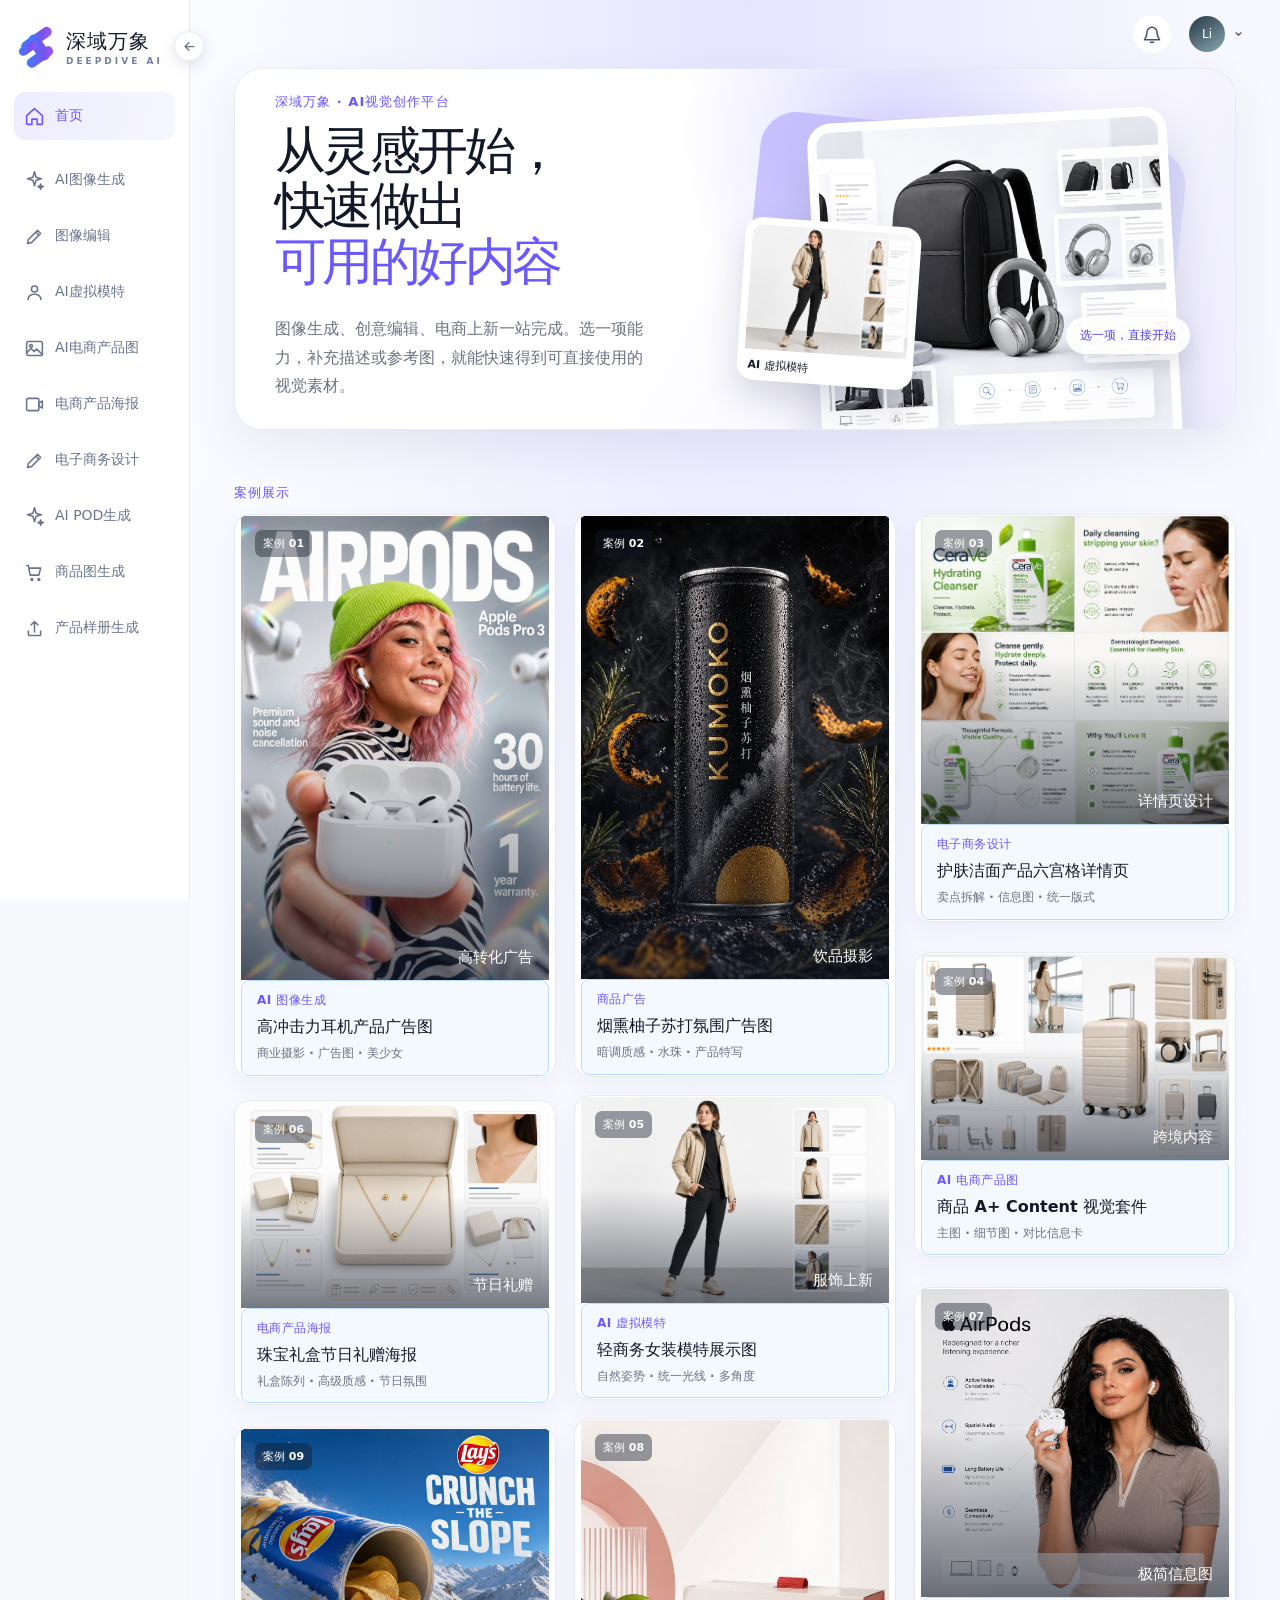
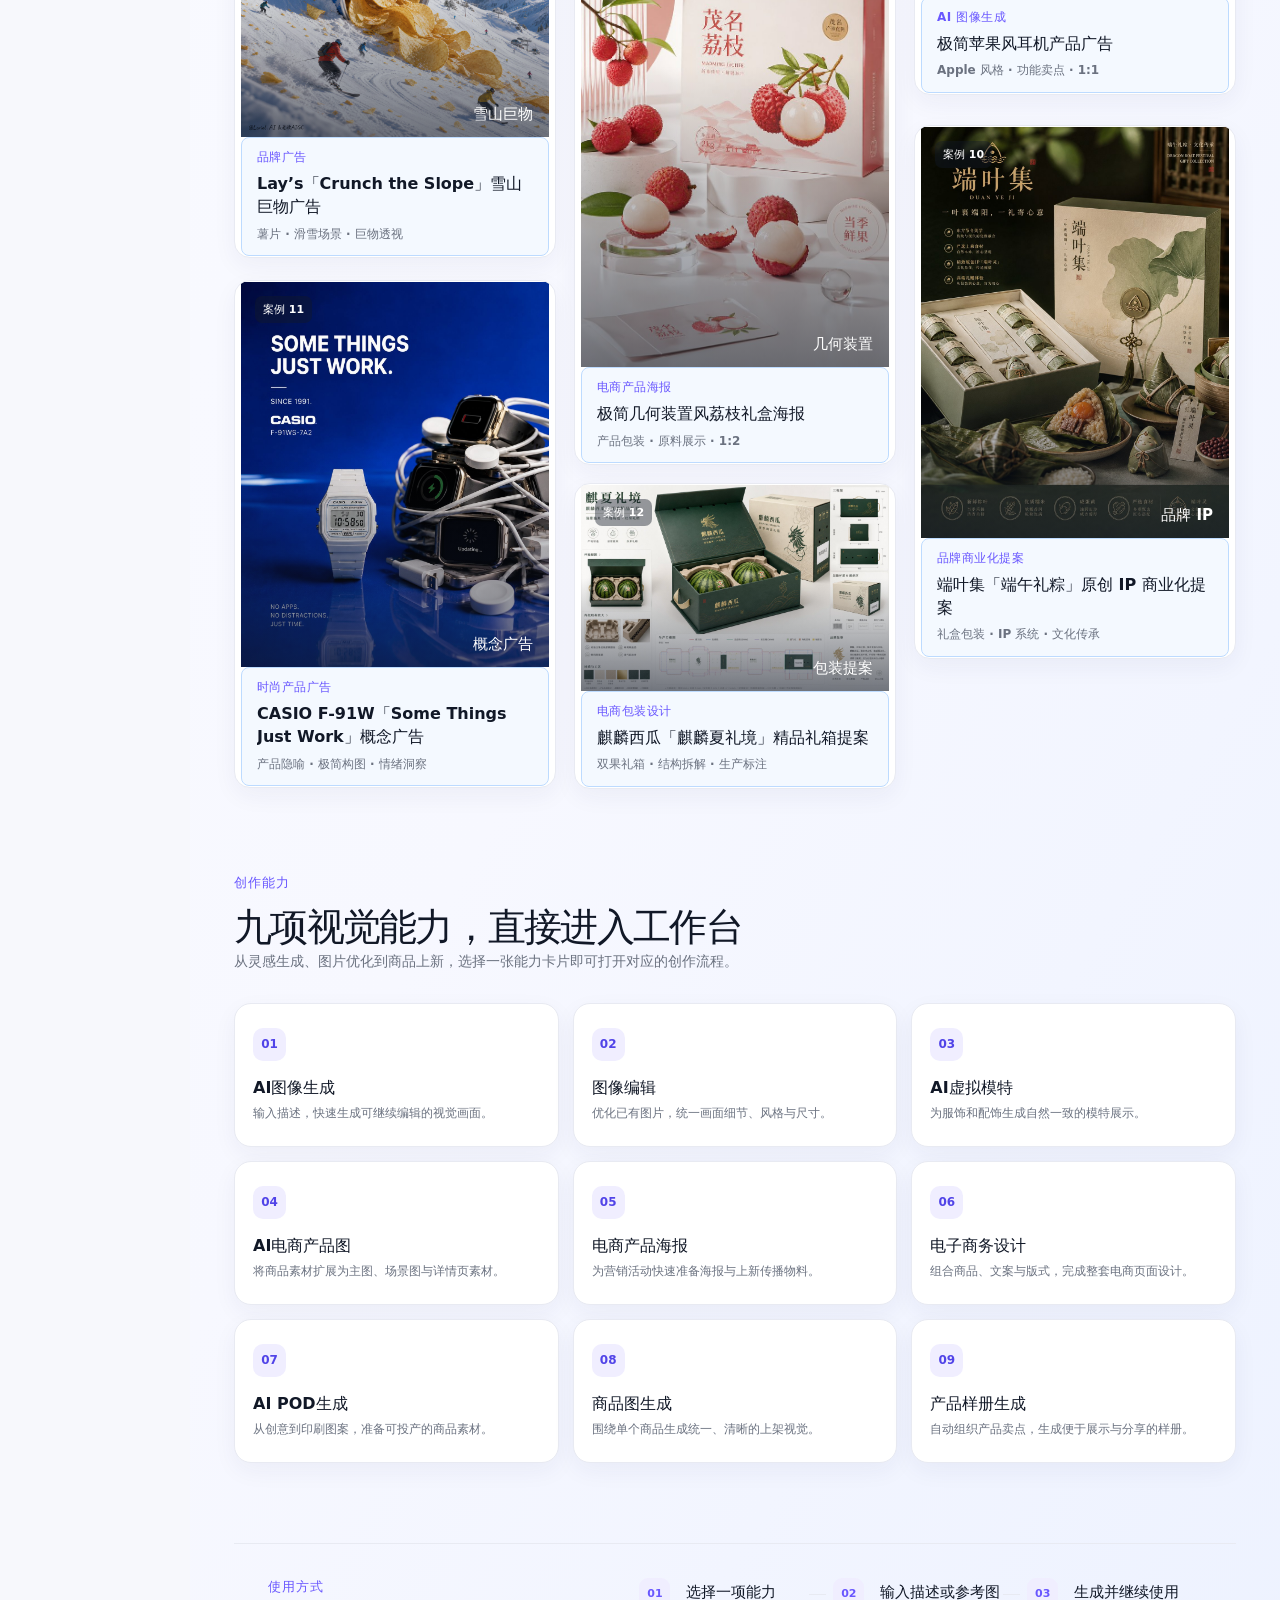
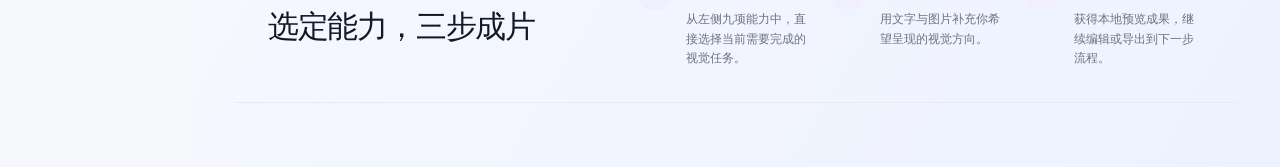
==== commit 99577a40: "title" ====
--- a/user/index.html
+++ b/user/index.html
@@ -4,7 +4,7 @@
   <meta charset="UTF-8">
   <meta name="viewport" content="width=device-width, initial-scale=1.0">
   <meta name="description" content="深域万象九项视觉创作能力本地交互原型">
-  <title>深域万象 - 九项视觉创作能力</title>
+  <title>深域万象</title>
   <link rel="stylesheet" href="styles.css">
   <script src="app.js" defer></script>
 </head>
--- a/user/styles.css
+++ b/user/styles.css
@@ -71,13 +71,13 @@
 .case-grid--examples.is-balanced .case-card--example { position:absolute; margin:0; transition:left .24s cubic-bezier(.22,1,.36,1),top .24s cubic-bezier(.22,1,.36,1),transform .24s cubic-bezier(.22,1,.36,1),box-shadow .24s; }
 .case-card--example .case-media { min-height:0; }
 .case-card--example .case-media img { width:100%; height:auto; object-fit:contain; }
-.case-card--example .case-copy { gap:6px; padding:13px 15px 14px; }
+.case-card--example .case-copy { gap:4px; padding:11px 15px 12px; }
 .case-card--example .case-copy small { font-size:12px; letter-spacing:.04em; }
-.case-card--example .case-copy strong { display:-webkit-box; min-height:2.7em; margin-top:3px; overflow:hidden; color:var(--ink); font-size:16px; line-height:1.35; letter-spacing:normal; -webkit-box-orient:vertical; -webkit-line-clamp:2; }
+.case-card--example .case-copy strong { display:-webkit-box; min-height:0; margin-top:2px; overflow:hidden; color:var(--ink); font-size:16px; line-height:1.35; letter-spacing:normal; -webkit-box-orient:vertical; -webkit-line-clamp:2; }
 .case-grid--examples .case-copy > span { display:none; }
 .home-case-section::before { display:block; margin:0 0 12px; color:var(--accent); font-size:13px; font-weight:800; letter-spacing:.08em; content:"案例展示"; }
 .platform-section > .section-intro { display:block; }
-.case-card--example .case-copy em { margin-top:4px; font-size:12px; line-height:1.55; }
+.case-card--example .case-copy em { margin-top:2px; font-size:12px; line-height:1.55; }
 .case-card--example .case-copy > span { margin-top:12px; font-size:12px; }
 dialog:has(.case-dialog) { width:min(820px,calc(100vw - 32px)); max-height:calc(100dvh - 32px); padding:28px; overflow:auto; }
 .case-dialog-head { padding-right:34px; }
@@ -100,9 +100,14 @@
 
 .platform-hero { min-height:360px; padding-top:24px; padding-bottom:28px; }
 .platform-home { max-width:none; }
+.app-shell:not(.sidebar-collapsed) .sidebar { flex-basis:190px; width:190px; padding-left:14px; padding-right:14px; }
+.app-shell:not(.sidebar-collapsed) .sidebar .brand { margin-left:2px; margin-bottom:24px; }
+.app-shell:not(.sidebar-collapsed) .sidebar .brand b { font-size:20px; }
+.app-shell:not(.sidebar-collapsed) .sidebar .side-nav button { gap:10px; padding-left:10px; padding-right:10px; }
 .platform-visual { min-height:280px; }
 .platform-visual .product-shot { width:min(78%,360px); }
 .platform-visual .product-float { width:38%; }
 dialog:has(.case-dialog) .case-dialog-image { width:100%; max-width:100%; height:min(58vh,520px); object-fit:contain; }
 dialog:has(.case-dialog) { scrollbar-width:none; }
 dialog:has(.case-dialog)::-webkit-scrollbar { display:none; width:0; height:0; }
+.case-grid--examples .case-copy strong { display:-webkit-box; min-width:0; overflow:hidden; line-height:1.45; white-space:normal; text-overflow:ellipsis; -webkit-box-orient:vertical; -webkit-line-clamp:2; }
